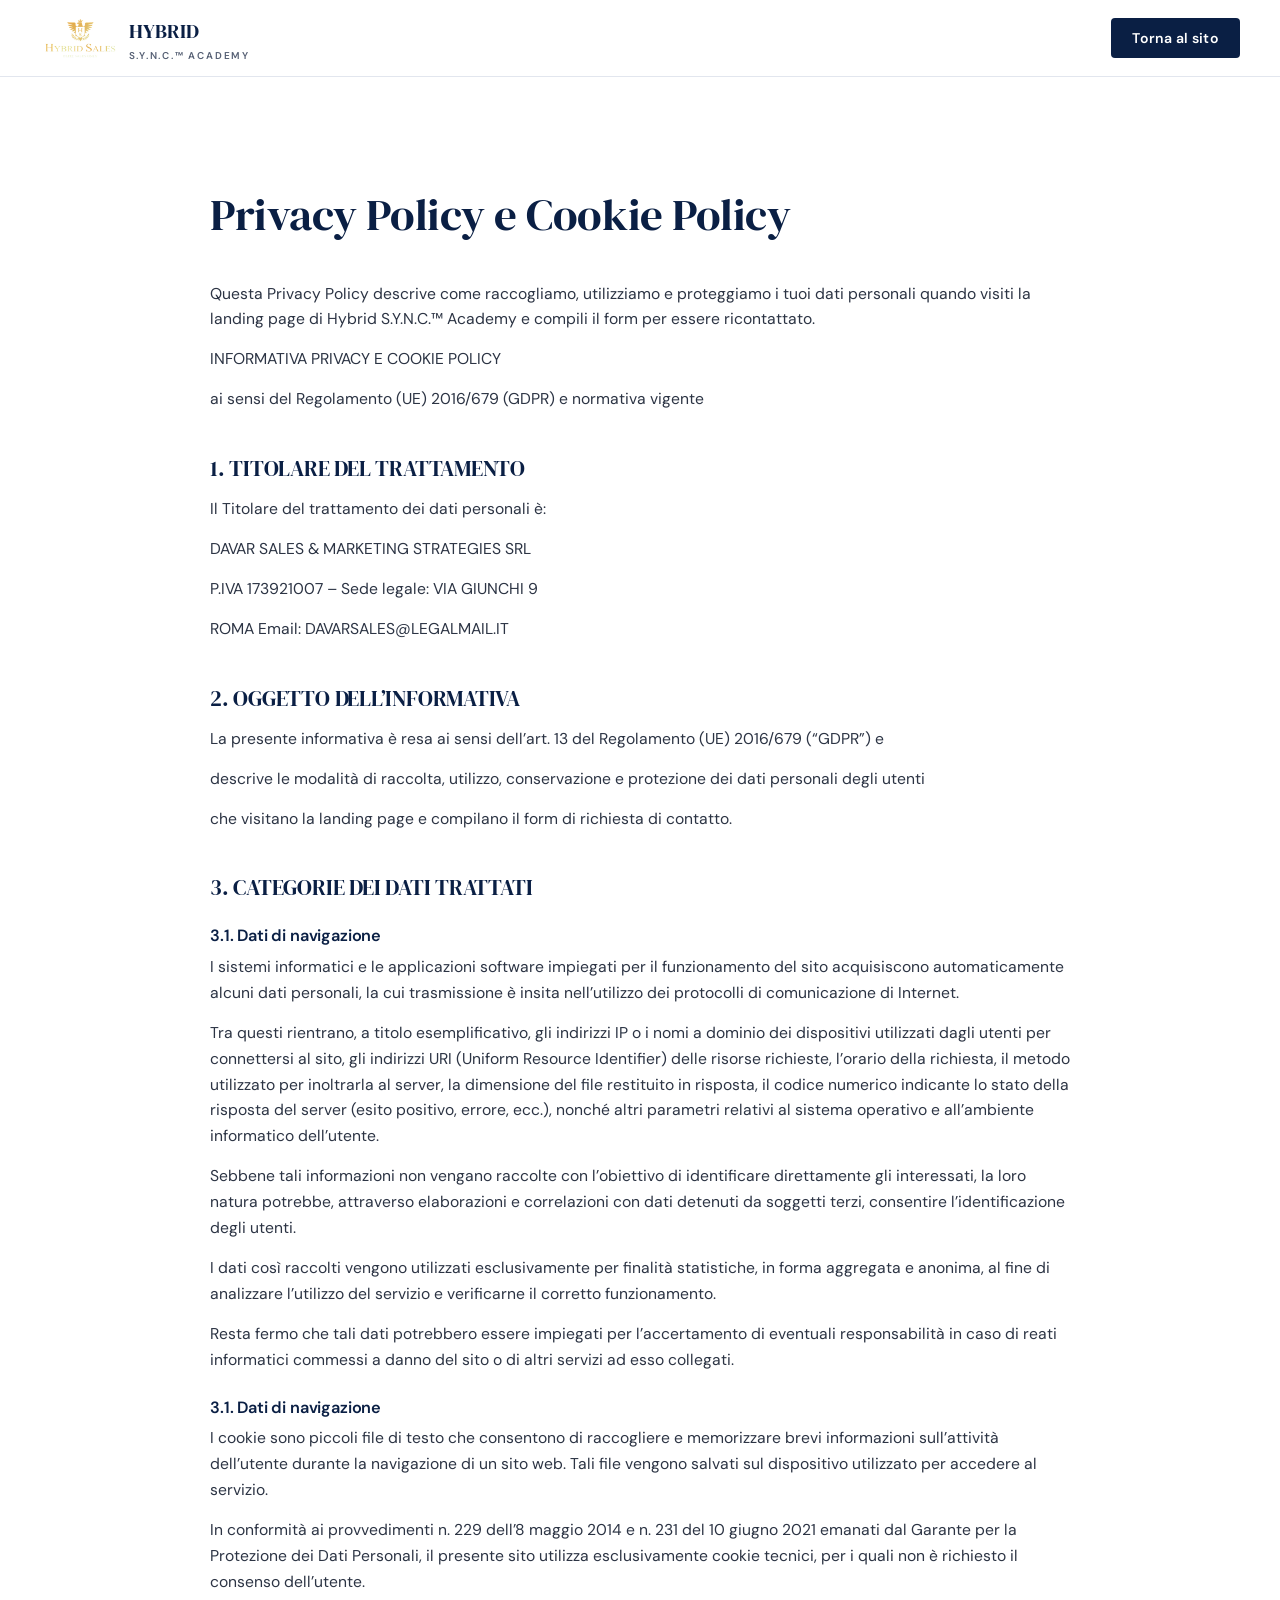
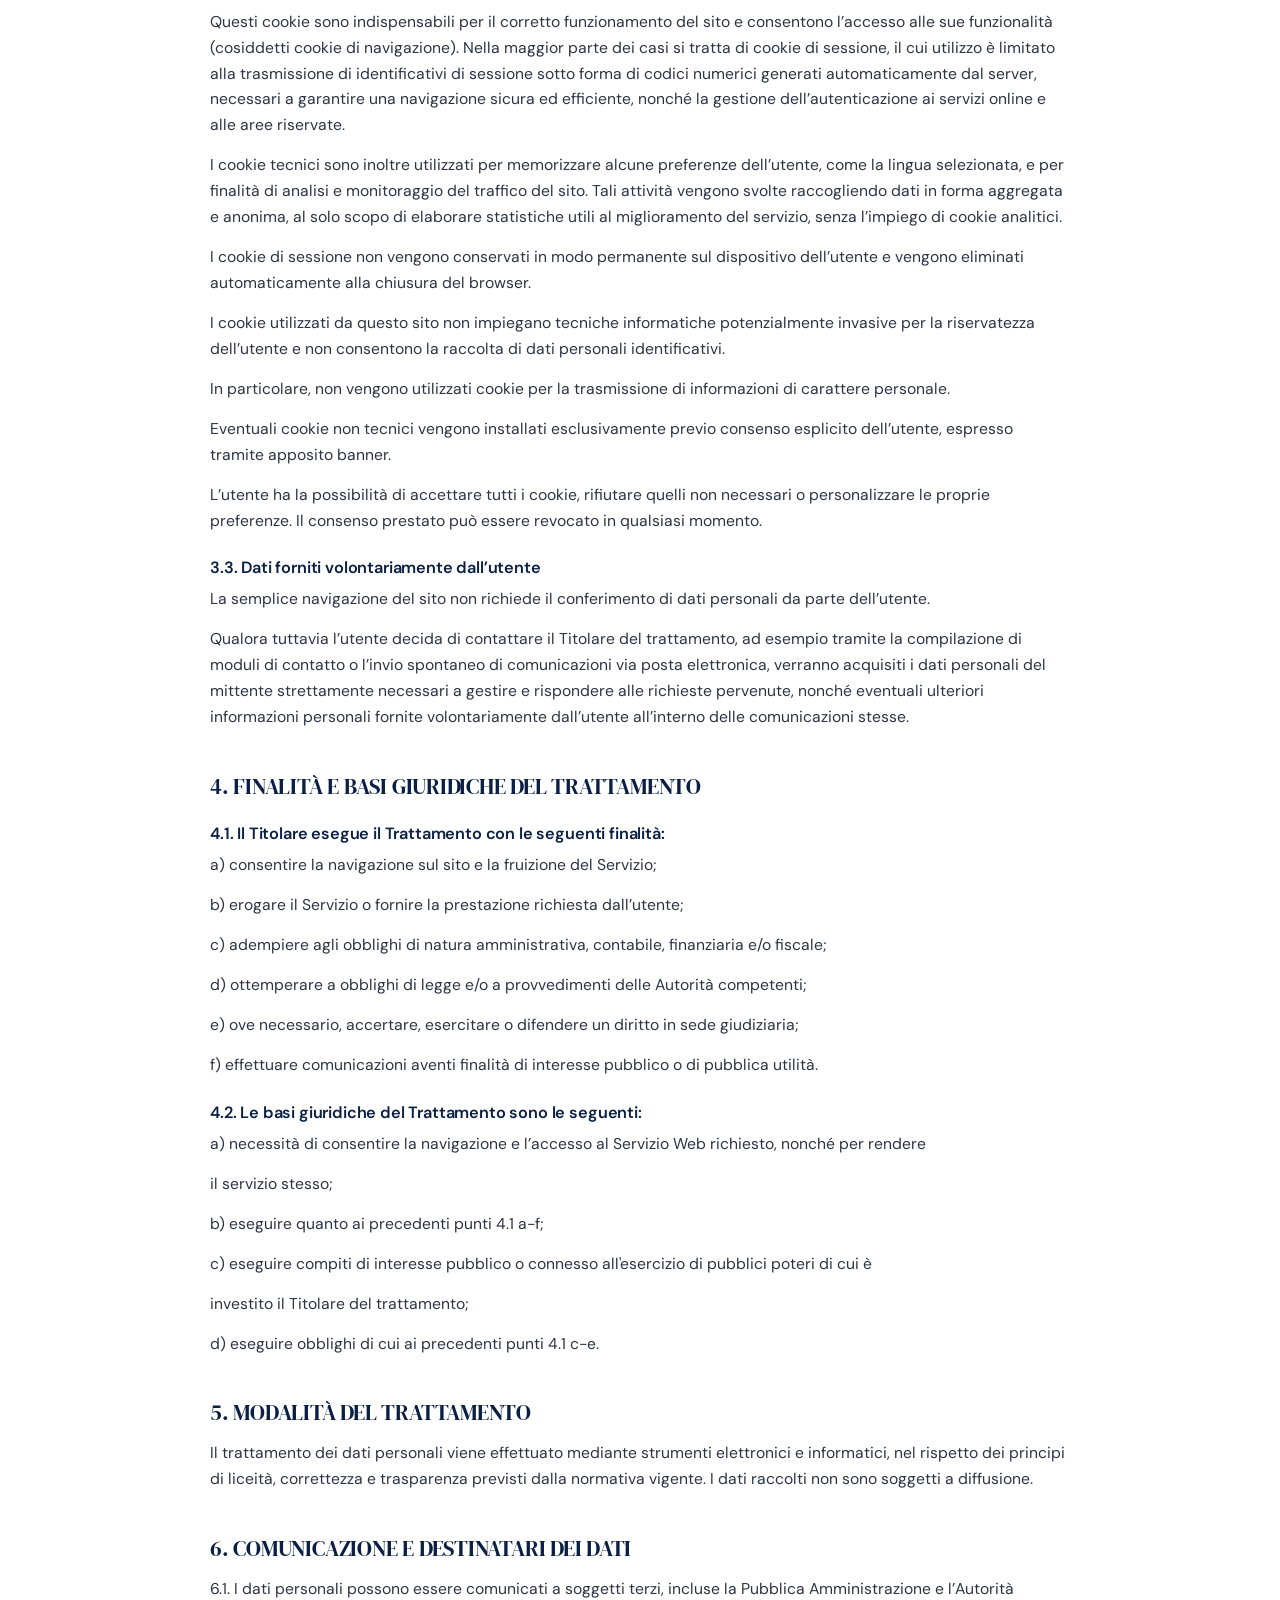
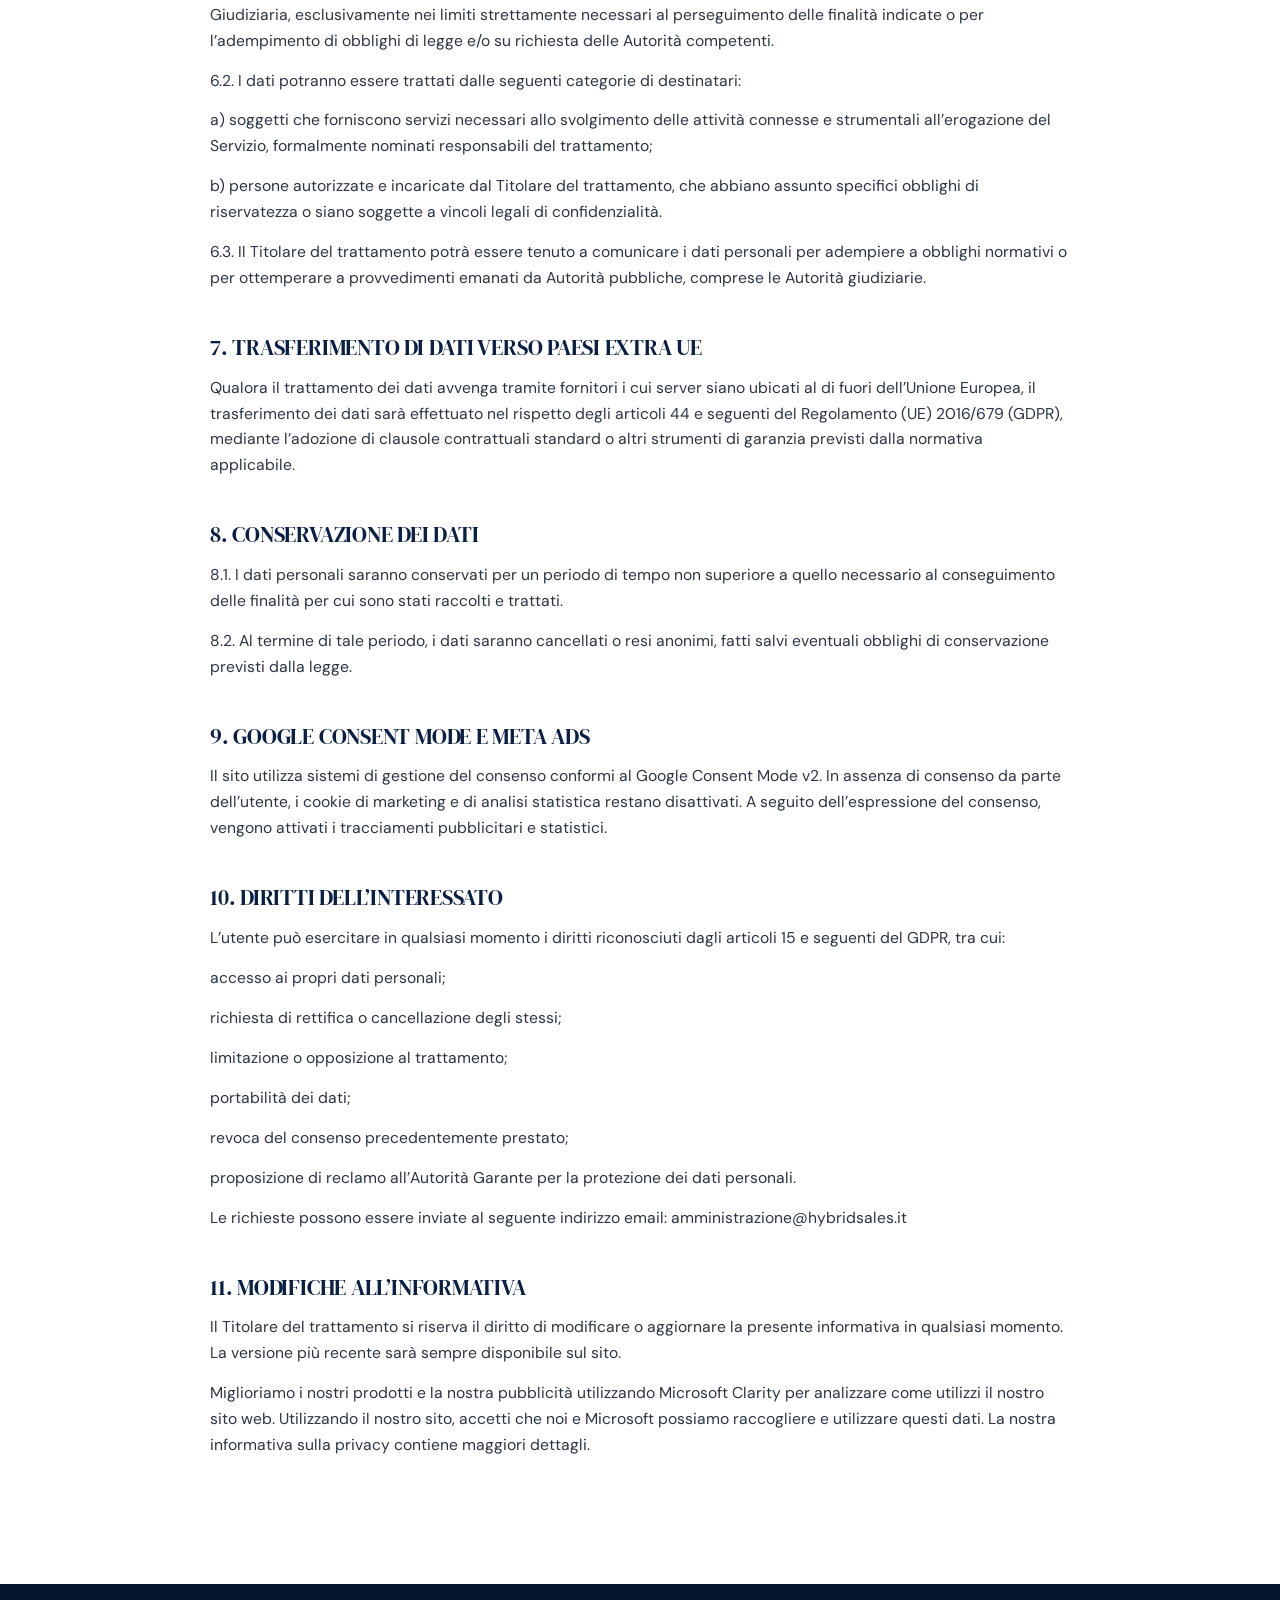
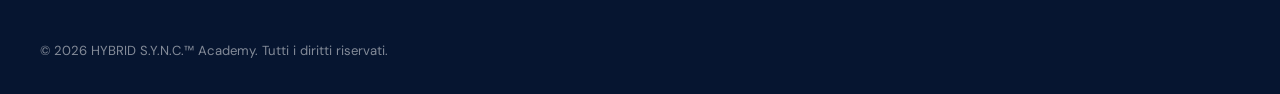
==== privacy-policy.html @ 867d1973 "Prima versione della nuova landing istituzionale HYBRID S.Y.N.C. Sito statico (HTML, CSS, JS) con sp" ====
<!DOCTYPE html>
<html lang="it"><head><meta charset="utf-8"><meta name="viewport" content="width=device-width, initial-scale=1">
  <meta name="robots" content="noindex, nofollow"><title>Privacy Policy e Cookie Policy | HYBRID S.Y.N.C.™ Academy</title>
<link href="https://fonts.googleapis.com/css2?family=DM+Sans:wght@400;500;600&family=DM+Serif+Display&display=swap" rel="stylesheet">
<link rel="stylesheet" href="style.css"></head>
<body>
<header class="site-header"><div class="wrap"><a class="brand" href="index.html"><img src="assets/logo-hybrid.avif" alt="" width="42" height="42"><div><span>HYBRID</span><small>S.Y.N.C.™ Academy</small></div></a><nav class="nav" style="display:flex"><a class="btn btn--navy" href="index.html">Torna al sito</a></nav></div></header>
<main class="section"><div class="wrap legal">
<h1>Privacy Policy e Cookie Policy</h1>
<p>Questa Privacy Policy descrive come raccogliamo, utilizziamo e proteggiamo i tuoi dati personali quando visiti la landing page di Hybrid S.Y.N.C.™ Academy e compili il form per essere ricontattato.</p>
<p>INFORMATIVA PRIVACY E COOKIE POLICY</p>
<p>ai sensi del Regolamento (UE) 2016/679 (GDPR) e normativa vigente</p>
<h2>1. TITOLARE DEL TRATTAMENTO</h2>
<p>Il Titolare del trattamento dei dati personali è:</p>
<p>DAVAR SALES &amp; MARKETING STRATEGIES SRL</p>
<p>P.IVA 173921007 – Sede legale: VIA GIUNCHI 9</p>
<p>ROMA Email: DAVARSALES@LEGALMAIL.IT</p>
<h2>2. OGGETTO DELL’INFORMATIVA</h2>
<p>La presente informativa è resa ai sensi dell’art. 13 del Regolamento (UE) 2016/679 (“GDPR”) e</p>
<p>descrive le modalità di raccolta, utilizzo, conservazione e protezione dei dati personali degli utenti</p>
<p>che visitano la landing page e compilano il form di richiesta di contatto.</p>
<h2>3. CATEGORIE DEI DATI TRATTATI</h2>
<h3>3.1. Dati di navigazione</h3>
<p>I sistemi informatici e le applicazioni software impiegati per il funzionamento del sito acquisiscono automaticamente alcuni dati personali, la cui trasmissione è insita nell’utilizzo dei protocolli di comunicazione di Internet.</p>
<p>Tra questi rientrano, a titolo esemplificativo, gli indirizzi IP o i nomi a dominio dei dispositivi utilizzati dagli utenti per connettersi al sito, gli indirizzi URI (Uniform Resource Identifier) delle risorse richieste, l’orario della richiesta, il metodo utilizzato per inoltrarla al server, la dimensione del file restituito in risposta, il codice numerico indicante lo stato della risposta del server (esito positivo, errore, ecc.), nonché altri parametri relativi al sistema operativo e all’ambiente informatico dell’utente.</p>
<p>Sebbene tali informazioni non vengano raccolte con l’obiettivo di identificare direttamente gli interessati, la loro natura potrebbe, attraverso elaborazioni e correlazioni con dati detenuti da soggetti terzi, consentire l’identificazione degli utenti.</p>
<p>I dati così raccolti vengono utilizzati esclusivamente per finalità statistiche, in forma aggregata e anonima, al fine di analizzare l’utilizzo del servizio e verificarne il corretto funzionamento.</p>
<p>Resta fermo che tali dati potrebbero essere impiegati per l’accertamento di eventuali responsabilità in caso di reati informatici commessi a danno del sito o di altri servizi ad esso collegati.</p>
<h3>3.1. Dati di navigazione</h3>
<p>I cookie sono piccoli file di testo che consentono di raccogliere e memorizzare brevi informazioni sull’attività dell’utente durante la navigazione di un sito web. Tali file vengono salvati sul dispositivo utilizzato per accedere al servizio.</p>
<p>In conformità ai provvedimenti n. 229 dell’8 maggio 2014 e n. 231 del 10 giugno 2021 emanati dal Garante per la Protezione dei Dati Personali, il presente sito utilizza esclusivamente cookie tecnici, per i quali non è richiesto il consenso dell’utente.</p>
<p>Questi cookie sono indispensabili per il corretto funzionamento del sito e consentono l’accesso alle sue funzionalità (cosiddetti cookie di navigazione). Nella maggior parte dei casi si tratta di cookie di sessione, il cui utilizzo è limitato alla trasmissione di identificativi di sessione sotto forma di codici numerici generati automaticamente dal server, necessari a garantire una navigazione sicura ed efficiente, nonché la gestione dell’autenticazione ai servizi online e alle aree riservate.</p>
<p>I cookie tecnici sono inoltre utilizzati per memorizzare alcune preferenze dell’utente, come la lingua selezionata, e per finalità di analisi e monitoraggio del traffico del sito. Tali attività vengono svolte raccogliendo dati in forma aggregata e anonima, al solo scopo di elaborare statistiche utili al miglioramento del servizio, senza l’impiego di cookie analitici.</p>
<p>I cookie di sessione non vengono conservati in modo permanente sul dispositivo dell’utente e vengono eliminati automaticamente alla chiusura del browser.</p>
<p>I cookie utilizzati da questo sito non impiegano tecniche informatiche potenzialmente invasive per la riservatezza dell’utente e non consentono la raccolta di dati personali identificativi.</p>
<p>In particolare, non vengono utilizzati cookie per la trasmissione di informazioni di carattere personale.</p>
<p>Eventuali cookie non tecnici vengono installati esclusivamente previo consenso esplicito dell’utente, espresso tramite apposito banner.</p>
<p>L’utente ha la possibilità di accettare tutti i cookie, rifiutare quelli non necessari o personalizzare le proprie preferenze. Il consenso prestato può essere revocato in qualsiasi momento.</p>
<h3>3.3. Dati forniti volontariamente dall’utente</h3>
<p>La semplice navigazione del sito non richiede il conferimento di dati personali da parte dell’utente.</p>
<p>Qualora tuttavia l’utente decida di contattare il Titolare del trattamento, ad esempio tramite la compilazione di moduli di contatto o l’invio spontaneo di comunicazioni via posta elettronica, verranno acquisiti i dati personali del mittente strettamente necessari a gestire e rispondere alle richieste pervenute, nonché eventuali ulteriori informazioni personali fornite volontariamente dall’utente all’interno delle comunicazioni stesse.</p>
<h2>4. FINALITÀ E BASI GIURIDICHE DEL TRATTAMENTO</h2>
<h3>4.1. Il Titolare esegue il Trattamento con le seguenti finalità:</h3>
<p>a) consentire la navigazione sul sito e la fruizione del Servizio;</p>
<p>b) erogare il Servizio o fornire la prestazione richiesta dall’utente;</p>
<p>c) adempiere agli obblighi di natura amministrativa, contabile, finanziaria e/o fiscale;</p>
<p>d) ottemperare a obblighi di legge e/o a provvedimenti delle Autorità competenti;</p>
<p>e) ove necessario, accertare, esercitare o difendere un diritto in sede giudiziaria;</p>
<p>f) effettuare comunicazioni aventi finalità di interesse pubblico o di pubblica utilità.</p>
<h3>4.2. Le basi giuridiche del Trattamento sono le seguenti:</h3>
<p>a) necessità di consentire la navigazione e l’accesso al Servizio Web richiesto, nonché per rendere</p>
<p>il servizio stesso;</p>
<p>b) eseguire quanto ai precedenti punti 4.1 a-f;</p>
<p>c) eseguire compiti di interesse pubblico o connesso all'esercizio di pubblici poteri di cui è</p>
<p>investito il Titolare del trattamento;</p>
<p>d) eseguire obblighi di cui ai precedenti punti 4.1 c-e.</p>
<h2>5. MODALITÀ DEL TRATTAMENTO</h2>
<p>Il trattamento dei dati personali viene effettuato mediante strumenti elettronici e informatici, nel rispetto dei principi di liceità, correttezza e trasparenza previsti dalla normativa vigente. I dati raccolti non sono soggetti a diffusione.</p>
<h2>6. COMUNICAZIONE E DESTINATARI DEI DATI</h2>
<p>6.1. I dati personali possono essere comunicati a soggetti terzi, incluse la Pubblica Amministrazione e l’Autorità Giudiziaria, esclusivamente nei limiti strettamente necessari al perseguimento delle finalità indicate o per l’adempimento di obblighi di legge e/o su richiesta delle Autorità competenti.</p>
<p>6.2. I dati potranno essere trattati dalle seguenti categorie di destinatari:</p>
<p>a) soggetti che forniscono servizi necessari allo svolgimento delle attività connesse e strumentali all’erogazione del Servizio, formalmente nominati responsabili del trattamento;</p>
<p>b) persone autorizzate e incaricate dal Titolare del trattamento, che abbiano assunto specifici obblighi di riservatezza o siano soggette a vincoli legali di confidenzialità.</p>
<p>6.3. Il Titolare del trattamento potrà essere tenuto a comunicare i dati personali per adempiere a obblighi normativi o per ottemperare a provvedimenti emanati da Autorità pubbliche, comprese le Autorità giudiziarie.</p>
<h2>7. TRASFERIMENTO DI DATI VERSO PAESI EXTRA UE</h2>
<p>Qualora il trattamento dei dati avvenga tramite fornitori i cui server siano ubicati al di fuori dell’Unione Europea, il trasferimento dei dati sarà effettuato nel rispetto degli articoli 44 e seguenti del Regolamento (UE) 2016/679 (GDPR), mediante l’adozione di clausole contrattuali standard o altri strumenti di garanzia previsti dalla normativa applicabile.</p>
<h2>8. CONSERVAZIONE DEI DATI</h2>
<p>8.1. I dati personali saranno conservati per un periodo di tempo non superiore a quello necessario al conseguimento delle finalità per cui sono stati raccolti e trattati.</p>
<p>8.2. Al termine di tale periodo, i dati saranno cancellati o resi anonimi, fatti salvi eventuali obblighi di conservazione previsti dalla legge.</p>
<h2>9. GOOGLE CONSENT MODE E META ADS</h2>
<p>Il sito utilizza sistemi di gestione del consenso conformi al Google Consent Mode v2. In assenza di consenso da parte dell’utente, i cookie di marketing e di analisi statistica restano disattivati. A seguito dell’espressione del consenso, vengono attivati i tracciamenti pubblicitari e statistici.</p>
<h2>10. DIRITTI DELL’INTERESSATO</h2>
<p>L’utente può esercitare in qualsiasi momento i diritti riconosciuti dagli articoli 15 e seguenti del GDPR, tra cui:</p>
<p>accesso ai propri dati personali;</p>
<p>richiesta di rettifica o cancellazione degli stessi;</p>
<p>limitazione o opposizione al trattamento;</p>
<p>portabilità dei dati;</p>
<p>revoca del consenso precedentemente prestato;</p>
<p>proposizione di reclamo all’Autorità Garante per la protezione dei dati personali.</p>
<p>Le richieste possono essere inviate al seguente indirizzo email: amministrazione@hybridsales.it</p>
<h2>11. MODIFICHE ALL’INFORMATIVA</h2>
<p>Il Titolare del trattamento si riserva il diritto di modificare o aggiornare la presente informativa in qualsiasi momento. La versione più recente sarà sempre disponibile sul sito.</p>
<p>Miglioriamo i nostri prodotti e la nostra pubblicità utilizzando Microsoft Clarity per analizzare come utilizzi il nostro sito web. Utilizzando il nostro sito, accetti che noi e Microsoft possiamo raccogliere e utilizzare questi dati. La nostra informativa sulla privacy contiene maggiori dettagli.</p>
</div></main>
<footer class="site-footer"><div class="wrap"><div class="footer-bottom">© 2026 HYBRID S.Y.N.C.™ Academy. Tutti i diritti riservati.</div></div></footer>
</body></html>
---- style.css ----
/* HYBRID S.Y.N.C.™ Academy — landing istituzionale
   Palette: navy istituzionale + oro sobrio (eco del giallo del brand) */

:root {
  --navy: #0a1f44;
  --navy-2: #102a5c;
  --navy-3: #061530;
  --ink: #111827;
  --muted: #566074;
  --line: #e2e6ee;
  --bg: #ffffff;
  --bg-alt: #f4f6fa;
  --gold: #c9a227;
  --gold-soft: #e9d78f;
  --radius: 4px;
  --wrap: 1200px;
  --serif: "DM Serif Display", "Georgia", "Times New Roman", serif;
  --sans: "DM Sans", "Helvetica Neue", Arial, sans-serif;
}

*,
*::before,
*::after { box-sizing: border-box; }

html { scroll-behavior: smooth; scroll-padding-top: 88px; }

body {
  margin: 0;
  font-family: var(--sans);
  font-size: 17px;
  line-height: 1.65;
  color: var(--ink);
  background: var(--bg);
  -webkit-font-smoothing: antialiased;
}

img { max-width: 100%; display: block; }
a { color: inherit; }

.wrap { width: min(var(--wrap), 100% - 48px); margin-inline: auto; }

/* ---------- Tipografia ---------- */
h1, h2, h3 { font-family: var(--serif); font-weight: 400; line-height: 1.15; margin: 0; letter-spacing: -0.01em; }
h1 { font-size: clamp(2.4rem, 5vw, 3.8rem); }
h2 { font-size: clamp(1.9rem, 3.4vw, 2.6rem); }
h3 { font-size: 1.35rem; }
p { margin: 0 0 1em; }

.eyebrow {
  display: inline-flex; align-items: center; gap: 12px;
  font-size: 0.78rem; font-weight: 600; letter-spacing: 0.16em; text-transform: uppercase;
  color: var(--gold); margin-bottom: 20px;
}
.eyebrow::before { content: ""; width: 32px; height: 2px; background: currentColor; }

.section { padding: clamp(64px, 9vw, 112px) 0; }
.section--alt { background: var(--bg-alt); }
.section--navy { background: var(--navy); color: #fff; }
.section-head { max-width: 760px; margin-bottom: 56px; }
.section-head p { color: var(--muted); font-size: 1.1rem; margin-top: 18px; }
.section--navy .section-head p { color: rgba(255, 255, 255, 0.72); }

/* ---------- Bottoni ---------- */
.btn {
  display: inline-flex; align-items: center; justify-content: center; gap: 10px;
  font: 600 0.95rem/1 var(--sans); letter-spacing: 0.02em; text-decoration: none;
  padding: 16px 28px; border-radius: var(--radius); border: 1px solid transparent; cursor: pointer;
  transition: background 0.2s, color 0.2s, border-color 0.2s;
}
.btn--gold { background: var(--gold); color: var(--navy-3); }
.btn--gold:hover { background: #d6b13a; }
.btn--navy { background: var(--navy); color: #fff; }
.btn--navy:hover { background: var(--navy-2); }
.btn--ghost { border-color: rgba(255, 255, 255, 0.4); color: #fff; }
.btn--ghost:hover { border-color: #fff; background: rgba(255, 255, 255, 0.08); }

/* ---------- Header ---------- */
.site-header {
  position: sticky; top: 0; z-index: 50;
  background: rgba(255, 255, 255, 0.97); backdrop-filter: blur(8px);
  border-bottom: 1px solid var(--line);
}
.site-header .wrap { display: flex; align-items: center; justify-content: space-between; height: 76px; }
.brand { display: flex; align-items: center; gap: 12px; text-decoration: none; }
.brand img { height: 42px; width: auto; }
.brand span { font-family: var(--serif); font-size: 1.25rem; color: var(--navy); }
.brand small { display: block; font: 600 0.62rem/1 var(--sans); letter-spacing: 0.18em; text-transform: uppercase; color: var(--muted); margin-top: 3px; }
.nav { display: flex; align-items: center; gap: 34px; }
.nav a:not(.btn) { text-decoration: none; font-size: 0.92rem; font-weight: 500; color: var(--ink); position: relative; padding: 6px 0; }
.nav a:not(.btn)::after { content: ""; position: absolute; left: 0; bottom: 0; width: 0; height: 2px; background: var(--gold); transition: width 0.25s; }
.nav a:not(.btn):hover::after { width: 100%; }
.nav .btn { padding: 12px 20px; font-size: 0.88rem; }
.nav-toggle { display: none; background: none; border: 0; padding: 8px; cursor: pointer; }
.nav-toggle span { display: block; width: 24px; height: 2px; background: var(--navy); margin: 5px 0; }

/* ---------- Hero ---------- */
.hero {
  background:
    linear-gradient(115deg, rgba(6, 21, 48, 0.98) 0%, rgba(10, 31, 68, 0.94) 55%, rgba(16, 42, 92, 0.9) 100%);
  color: #fff; position: relative; overflow: hidden;
}
.hero::after {
  content: ""; position: absolute; right: -180px; top: -140px; width: 560px; height: 560px;
  border: 1px solid rgba(201, 162, 39, 0.28); border-radius: 50%;
  box-shadow: 0 0 0 70px rgba(201, 162, 39, 0.04), 0 0 0 140px rgba(201, 162, 39, 0.025);
}
.hero .wrap { position: relative; z-index: 1; display: grid; grid-template-columns: 1.25fr 0.75fr; gap: 72px; align-items: center; padding-block: clamp(72px, 10vw, 128px); }
.hero h1 { margin-bottom: 26px; }
.hero h1 em { font-style: normal; color: var(--gold-soft); }
.hero .lead { font-size: 1.2rem; color: rgba(255, 255, 255, 0.78); max-width: 620px; margin-bottom: 38px; }
.hero-cta { display: flex; flex-wrap: wrap; gap: 14px; }


/* ---------- Hero con VSL ---------- */
.hero--vsl .wrap { display: block; text-align: center; padding-block: clamp(28px, 3.4vw, 44px) clamp(48px, 6vw, 80px); }
.hero--vsl .eyebrow { margin-bottom: 12px; }
.hero--vsl .eyebrow::before { display: none; }
.hero--vsl h1 { font-size: clamp(1.75rem, 3.2vw, 2.7rem); max-width: 1040px; margin: 0 auto 26px; text-wrap: balance; }
.hero--vsl .lead { font-size: clamp(0.9rem, 1.35vw, 1.05rem); max-width: 860px; margin: 0 auto 26px; text-wrap: balance; }

.vsl { max-width: 880px; margin: 0 auto; }
.vsl-frame {
  position: relative; aspect-ratio: 16 / 9; width: 100%;
  background:
    radial-gradient(ellipse at 50% 35%, rgba(201, 162, 39, 0.16), transparent 60%),
    linear-gradient(160deg, #0e2a5c 0%, #061530 100%);
  border: 1px solid rgba(201, 162, 39, 0.45);
  box-shadow: 0 30px 80px rgba(0, 0, 0, 0.45), 0 0 0 8px rgba(255, 255, 255, 0.04);
  overflow: hidden;
}
.vsl-frame iframe { position: absolute; inset: 0; width: 100%; height: 100%; border: 0; }
.vsl-play {
  position: absolute; inset: 0; width: 100%; display: flex; flex-direction: column; align-items: center; justify-content: center; gap: 10px;
  background: none; border: 0; color: #fff; cursor: pointer; font-family: var(--sans);
}
.vsl-icon {
  width: clamp(64px, 9vw, 96px); aspect-ratio: 1; border-radius: 50%; background: var(--gold);
  display: grid; place-items: center; box-shadow: 0 0 0 10px rgba(201, 162, 39, 0.22); transition: transform 0.2s, box-shadow 0.2s;
}
.vsl-icon::after { content: ""; margin-left: 6%; border-left: clamp(18px, 2.6vw, 28px) solid var(--navy-3); border-top: clamp(11px, 1.6vw, 16px) solid transparent; border-bottom: clamp(11px, 1.6vw, 16px) solid transparent; }
.vsl-play:hover .vsl-icon { transform: scale(1.06); box-shadow: 0 0 0 14px rgba(201, 162, 39, 0.28); }
.vsl-label { font-family: var(--serif); font-size: clamp(1.25rem, 2.6vw, 1.9rem); margin-top: 12px; }
.vsl-sub { font-size: clamp(0.8rem, 1.4vw, 0.95rem); color: rgba(255, 255, 255, 0.7); padding-inline: 16px; }
.vsl-tag { position: absolute; top: 12px; left: 12px; font: 600 0.68rem/1 var(--sans); letter-spacing: 0.14em; text-transform: uppercase; color: var(--gold-soft); border: 1px dashed rgba(233, 215, 143, 0.6); padding: 6px 10px; }
.vsl.is-live .vsl-tag { display: none; }

.hero--vsl .hero-cta { justify-content: center; margin-top: 36px; }
.btn--lg { padding: 20px 40px; font-size: 1.05rem; }
.hero-note { margin: 20px auto 0; max-width: 760px; font-size: clamp(0.9rem, 1.3vw, 1.02rem); line-height: 1.6; color: rgba(255, 255, 255, 0.78); text-wrap: balance; }
.hero-facts { list-style: none; margin: 44px auto 0; padding: 26px 0 0; max-width: 820px; display: grid; grid-template-columns: repeat(3, 1fr); gap: 16px; border-top: 1px solid rgba(255, 255, 255, 0.14); font-size: 0.9rem; color: rgba(255, 255, 255, 0.7); }
.hero-facts strong { display: block; font-family: var(--serif); font-weight: 400; font-size: 1.35rem; color: #fff; }

/* CTA fissa su mobile */
.sticky-cta { position: fixed; left: 0; right: 0; bottom: 0; z-index: 60; padding: 10px 16px calc(10px + env(safe-area-inset-bottom)); background: rgba(6, 21, 48, 0.96); border-top: 1px solid rgba(201, 162, 39, 0.4); transform: translateY(110%); transition: transform 0.25s; display: none; }
.sticky-cta .btn { width: 100%; padding: 15px; }
.sticky-cta.show { transform: none; }

/* ---------- Fascia istituzionale ---------- */
.institutional { background: #fff; border-bottom: 1px solid var(--line); padding: 44px 0; }
.institutional .wrap { display: grid; grid-template-columns: 260px 1fr; gap: 40px; align-items: center; }
.institutional-label { font-size: 0.78rem; font-weight: 600; letter-spacing: 0.14em; text-transform: uppercase; color: var(--muted); line-height: 1.5; }
.logo-row { display: flex; flex-wrap: wrap; align-items: center; gap: 22px 36px; }
.logo-row img { height: 56px; width: auto; object-fit: contain; }
.logo-row .logo-emblem { height: 60px; }

/* ---------- Numeri ---------- */
.stats { display: grid; grid-template-columns: repeat(4, 1fr); border-top: 1px solid var(--line); }
.stat { padding: 40px 32px 8px 0; border-right: 1px solid var(--line); padding-left: 32px; }
.stat:first-child { padding-left: 0; }
.stat:last-child { border-right: 0; }
.stat-value { font-family: var(--serif); font-size: clamp(2.6rem, 4.6vw, 3.6rem); line-height: 1; color: var(--navy); }
.stat-label { font-weight: 600; margin: 14px 0 8px; }
.stat p { font-size: 0.93rem; color: var(--muted); }
.footnote { margin-top: 36px; font-size: 0.82rem; color: var(--muted); border-top: 1px solid var(--line); padding-top: 18px; }

/* ---------- Metodo ---------- */
.pillars { display: grid; grid-template-columns: repeat(4, 1fr); gap: 1px; background: var(--line); border: 1px solid var(--line); }
.pillar { background: #fff; padding: 36px 30px 40px; }
.pillar-letter { font-family: var(--serif); font-size: 3.4rem; line-height: 1; color: var(--gold); margin-bottom: 20px; }
.pillar-tag { font-size: 0.72rem; font-weight: 600; letter-spacing: 0.16em; text-transform: uppercase; color: var(--muted); margin-bottom: 8px; }
.pillar h3 { margin-bottom: 14px; color: var(--navy); }
.pillar p { font-size: 0.97rem; color: var(--muted); margin: 0; }

/* ---------- Percorso ---------- */
.phases { display: grid; grid-template-columns: repeat(3, 1fr); gap: 32px; counter-reset: phase; }
.phase { border-top: 2px solid var(--gold); padding-top: 26px; }
.phase-num { font-family: var(--serif); font-size: 2.6rem; line-height: 1; color: var(--gold-soft); margin-bottom: 14px; }
.phase h3 { margin-bottom: 12px; }
.phase p { color: rgba(255, 255, 255, 0.74); font-size: 0.98rem; margin: 0; }
.phase-note { margin-top: 56px; display: flex; flex-wrap: wrap; align-items: center; justify-content: space-between; gap: 24px; padding: 28px 32px; border: 1px solid rgba(255, 255, 255, 0.16); }
.phase-note strong { font-family: var(--serif); font-weight: 400; font-size: 2rem; color: var(--gold-soft); margin-right: 12px; }

/* ---------- Contesto ---------- */
.compare { display: grid; grid-template-columns: 1fr 1fr; gap: 40px; }
.compare-col { border: 1px solid var(--line); background: #fff; padding: 38px; }
.compare-col--accent { border-top: 3px solid var(--gold); }
.compare-col h3 { margin-bottom: 22px; color: var(--navy); }
.compare ul { list-style: none; margin: 0; padding: 0; }
.compare li { padding: 16px 0; border-top: 1px solid var(--line); }
.compare li:first-child { border-top: 0; padding-top: 0; }
.compare li strong { display: block; color: var(--navy); margin-bottom: 2px; }
.compare li span { font-size: 0.95rem; color: var(--muted); }
.compare-col--accent li { position: relative; padding-left: 28px; }
.compare-col--accent li::before { content: ""; position: absolute; left: 0; top: 22px; width: 12px; height: 7px; border-left: 2px solid var(--gold); border-bottom: 2px solid var(--gold); transform: rotate(-45deg); }
.compare-col--accent li:first-child::before { top: 6px; }

/* ---------- Partner ---------- */
.partners { display: grid; grid-template-columns: repeat(5, 1fr); gap: 1px; background: rgba(255, 255, 255, 0.14); border: 1px solid rgba(255, 255, 255, 0.14); }
.partner { background: var(--navy); min-height: 130px; display: flex; align-items: center; justify-content: center; padding: 26px; }
.partner img { max-height: 64px; max-width: min(150px, 100%); width: auto; object-fit: contain; opacity: 0.92; transition: opacity 0.2s; }
.partner:hover img { opacity: 1; }
.partner--light img { background: #fff; padding: 8px 12px; border-radius: 6px; max-height: 56px; }

/* ---------- Testimonianze ---------- */
.quotes { display: grid; grid-template-columns: repeat(3, 1fr); gap: 28px; }
.quote { background: #fff; border: 1px solid var(--line); padding: 34px; display: flex; flex-direction: column; }
.quote:nth-child(n+4) { grid-column: span 1; }
.quote blockquote { margin: 0 0 28px; font-size: 1.02rem; color: var(--ink); position: relative; }
.quote blockquote::before { content: "“"; display: block; font-family: var(--serif); font-size: 3.4rem; line-height: 0.6; color: var(--gold); margin-bottom: 14px; }
.quote footer { margin-top: auto; display: flex; align-items: center; gap: 14px; border-top: 1px solid var(--line); padding-top: 20px; }
.avatar { flex: none; width: 44px; height: 44px; border-radius: 50%; background: var(--navy); color: var(--gold-soft); display: grid; place-items: center; font: 600 0.9rem/1 var(--sans); letter-spacing: 0.04em; }
.quote cite { font-style: normal; font-weight: 600; display: block; color: var(--navy); }
.quote small { font-size: 0.84rem; color: var(--muted); }

/* ---------- FAQ ---------- */
.faq { max-width: 880px; border-top: 1px solid var(--line); }
.faq details { border-bottom: 1px solid var(--line); }
.faq summary { list-style: none; cursor: pointer; padding: 24px 48px 24px 0; font-family: var(--serif); font-size: 1.25rem; color: var(--navy); position: relative; }
.faq summary::-webkit-details-marker { display: none; }
.faq summary::after { content: "+"; position: absolute; right: 6px; top: 50%; transform: translateY(-50%); font: 300 1.8rem/1 var(--sans); color: var(--gold); transition: transform 0.2s; }
.faq details[open] summary::after { content: "–"; }
.faq .answer { padding: 0 48px 28px 0; color: var(--muted); }
.faq .answer ul { margin: 0 0 1em; padding-left: 20px; }
.faq .answer li { margin: 4px 0; }
.faq .answer p:last-child { margin-bottom: 0; }

/* ---------- Contatto ---------- */
.contact .wrap { display: grid; grid-template-columns: 1fr 1fr; gap: 80px; align-items: start; }
.contact h2 { margin-bottom: 20px; }
.contact-copy p { color: rgba(255, 255, 255, 0.74); font-size: 1.08rem; }
.contact-list { list-style: none; margin: 32px 0 0; padding: 0; }
.contact-list li { padding: 14px 0 14px 30px; border-top: 1px solid rgba(255, 255, 255, 0.14); position: relative; color: rgba(255, 255, 255, 0.86); }
.contact-list li::before { content: ""; position: absolute; left: 0; top: 24px; width: 12px; height: 7px; border-left: 2px solid var(--gold); border-bottom: 2px solid var(--gold); transform: rotate(-45deg); }
.form-card { background: #fff; color: var(--ink); padding: 44px; border-top: 3px solid var(--gold); }
.form-card h3 { color: var(--navy); margin-bottom: 6px; }
.form-card > p { color: var(--muted); font-size: 0.95rem; margin-bottom: 26px; }
.field { margin-bottom: 18px; }
.field label { display: block; font-size: 0.82rem; font-weight: 600; letter-spacing: 0.04em; margin-bottom: 6px; color: var(--navy); }
.field input[type="text"], .field input[type="email"], .field input[type="tel"] {
  width: 100%; font: inherit; padding: 14px 16px; border: 1px solid #c9d0dc; border-radius: var(--radius); background: #fff; color: var(--ink);
}
.field input:focus { outline: 2px solid var(--gold); outline-offset: 1px; border-color: var(--gold); }
.consent { display: flex; gap: 12px; align-items: flex-start; font-size: 0.85rem; color: var(--muted); margin: 22px 0 26px; }
.consent input { margin-top: 4px; accent-color: var(--navy); }
.form-card .btn { width: 100%; }
.form-status { margin-top: 16px; font-size: 0.92rem; color: var(--navy); min-height: 1.4em; }

/* ---------- Footer ---------- */
.site-footer { background: var(--navy-3); color: rgba(255, 255, 255, 0.72); padding: 56px 0 32px; font-size: 0.9rem; }
.footer-top { display: flex; flex-wrap: wrap; gap: 32px 60px; justify-content: space-between; align-items: center; padding-bottom: 36px; border-bottom: 1px solid rgba(255, 255, 255, 0.12); }
.footer-top .logo-row img { height: 44px; }
.footer-mid { display: flex; flex-wrap: wrap; justify-content: space-between; gap: 24px; padding: 30px 0; }
.footer-mid p { max-width: 460px; margin: 0; }
.footer-links { display: flex; gap: 28px; }
.footer-links a { text-decoration: none; }
.footer-links a:hover { color: #fff; text-decoration: underline; }
.footer-bottom { font-size: 0.82rem; color: rgba(255, 255, 255, 0.5); }

/* ---------- Pagine legali ---------- */
.legal { max-width: 860px; }
.legal h1 { margin-bottom: 40px; color: var(--navy); font-size: clamp(2rem, 4vw, 2.8rem); }
.legal h2 { font-size: 1.4rem; color: var(--navy); margin: 44px 0 14px; }
.legal h3 { font-family: var(--sans); font-size: 1.02rem; font-weight: 600; color: var(--navy); margin: 26px 0 8px; }
.legal p { color: #2c3444; font-size: 0.98rem; margin-bottom: 0.9em; }

/* ---------- Responsive ---------- */
@media (max-width: 1040px) {
  .hero .wrap { grid-template-columns: 1fr; gap: 48px; }
  .stats { grid-template-columns: repeat(2, 1fr); }
  .stat { padding: 32px 24px 8px 24px; border-bottom: 1px solid var(--line); }
  .stat:nth-child(odd) { padding-left: 0; }
  .stat:nth-child(2) { border-right: 0; }
  .pillars { grid-template-columns: repeat(2, 1fr); }
  .partners { grid-template-columns: repeat(3, 1fr); }
  .quotes { grid-template-columns: repeat(2, 1fr); }
  .contact .wrap { grid-template-columns: 1fr; gap: 48px; }
  .institutional .wrap { grid-template-columns: 1fr; gap: 24px; }
}

@media (max-width: 800px) {
  .nav { position: fixed; inset: 76px 0 auto 0; background: #fff; flex-direction: column; align-items: stretch; gap: 0; padding: 12px 24px 24px; border-bottom: 1px solid var(--line); display: none; }
  .nav.open { display: flex; }
  .nav a:not(.btn) { padding: 16px 0; border-bottom: 1px solid var(--line); }
  .nav .btn { margin-top: 18px; }
  .nav-toggle { display: block; }
  .phases, .compare { grid-template-columns: 1fr; }
  .compare-col { padding: 28px; }
}

@media (max-width: 800px) {
  .sticky-cta { display: block; }
  body { padding-bottom: 0; }
}

@media (max-width: 560px) {
  .hero-facts { grid-template-columns: 1fr; text-align: center; gap: 12px; margin-top: 32px; }
  .hero-facts strong { display: inline; font-size: 1.1rem; margin-right: 6px; }
  .vsl-frame { box-shadow: 0 16px 40px rgba(0, 0, 0, 0.45); }
  .vsl-tag { top: auto; left: auto; bottom: 8px; right: 8px; font-size: 0.58rem; padding: 4px 7px; }
  body { font-size: 16px; }
  .stats, .pillars, .quotes { grid-template-columns: 1fr; }
  .stat { border-right: 0; padding-left: 0; }
  .partners { grid-template-columns: repeat(2, minmax(0, 1fr)); }
  .partner { padding: 18px; min-height: 100px; }
  .logo-row img { height: 44px; }
  .form-card { padding: 30px 24px; }
  .brand small { display: none; }
}

@media (prefers-reduced-motion: reduce) {
  html { scroll-behavior: auto; }
  * { transition: none !important; }
}
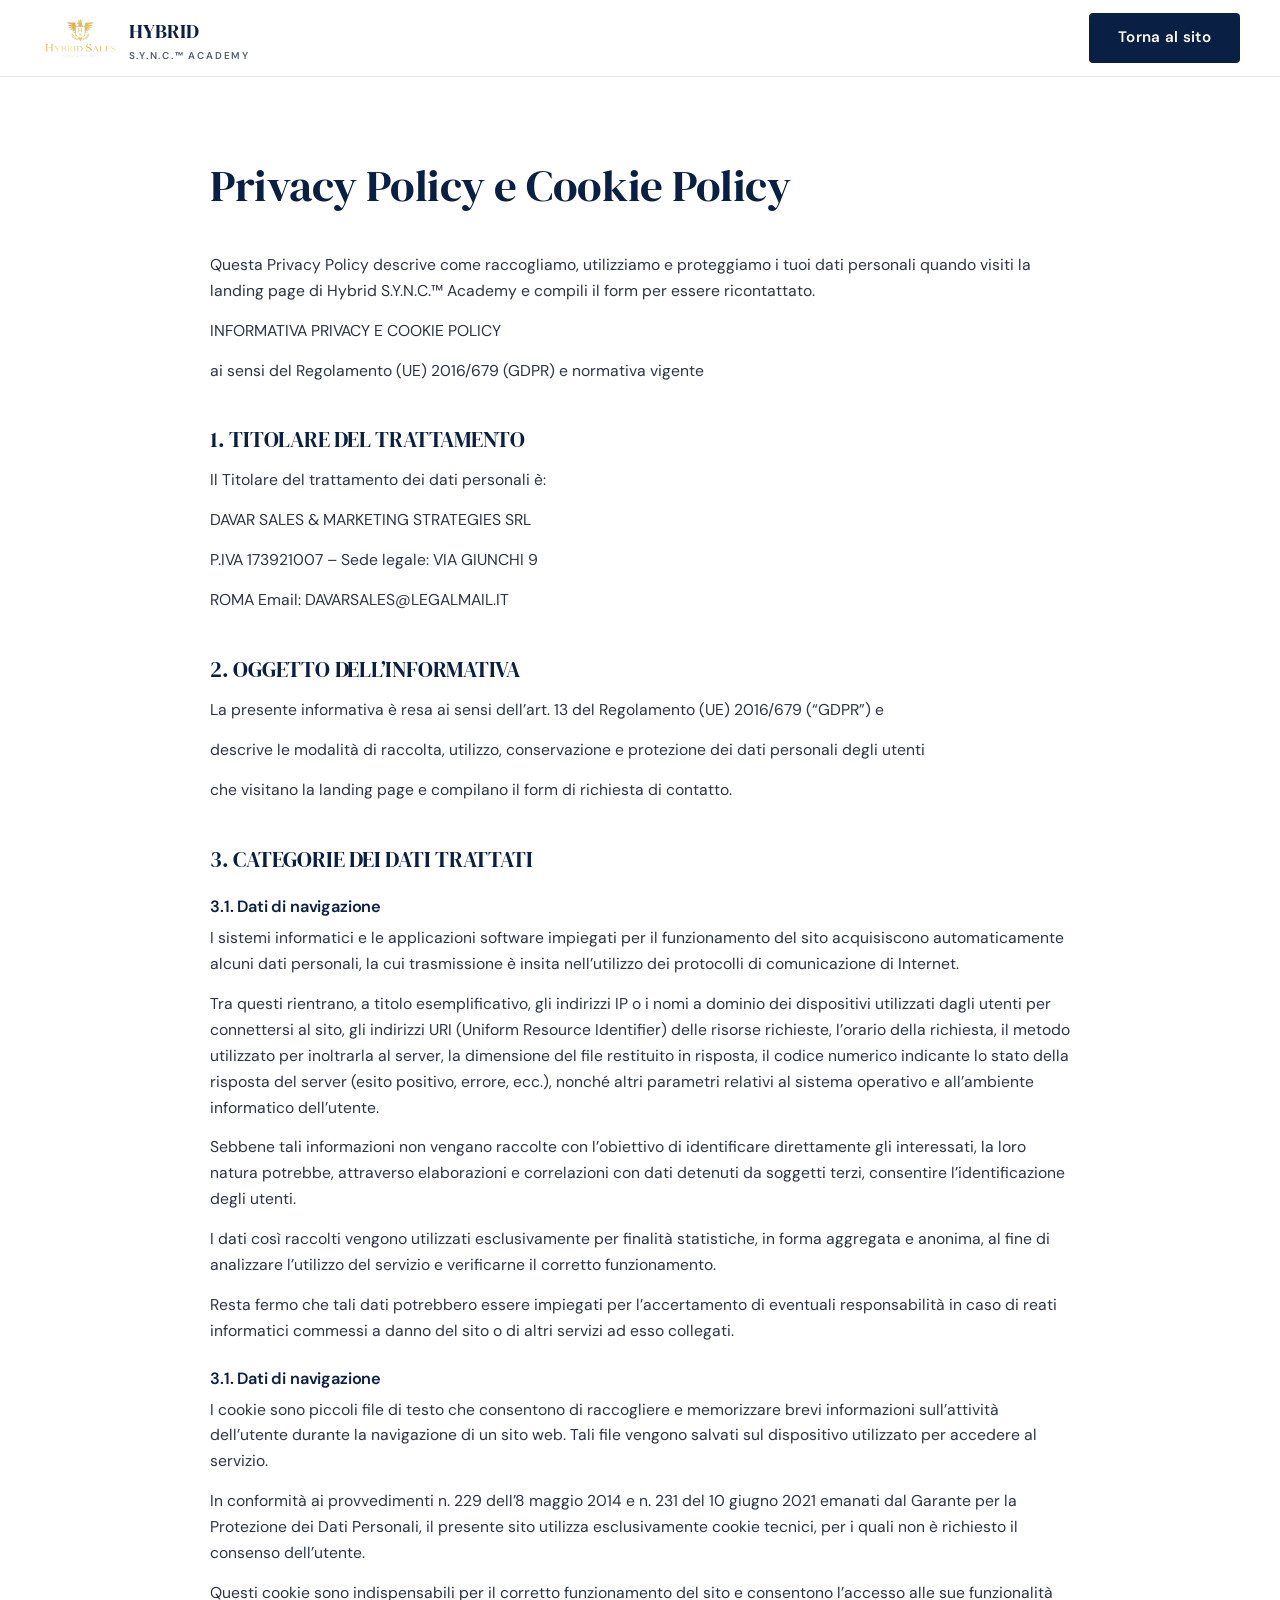
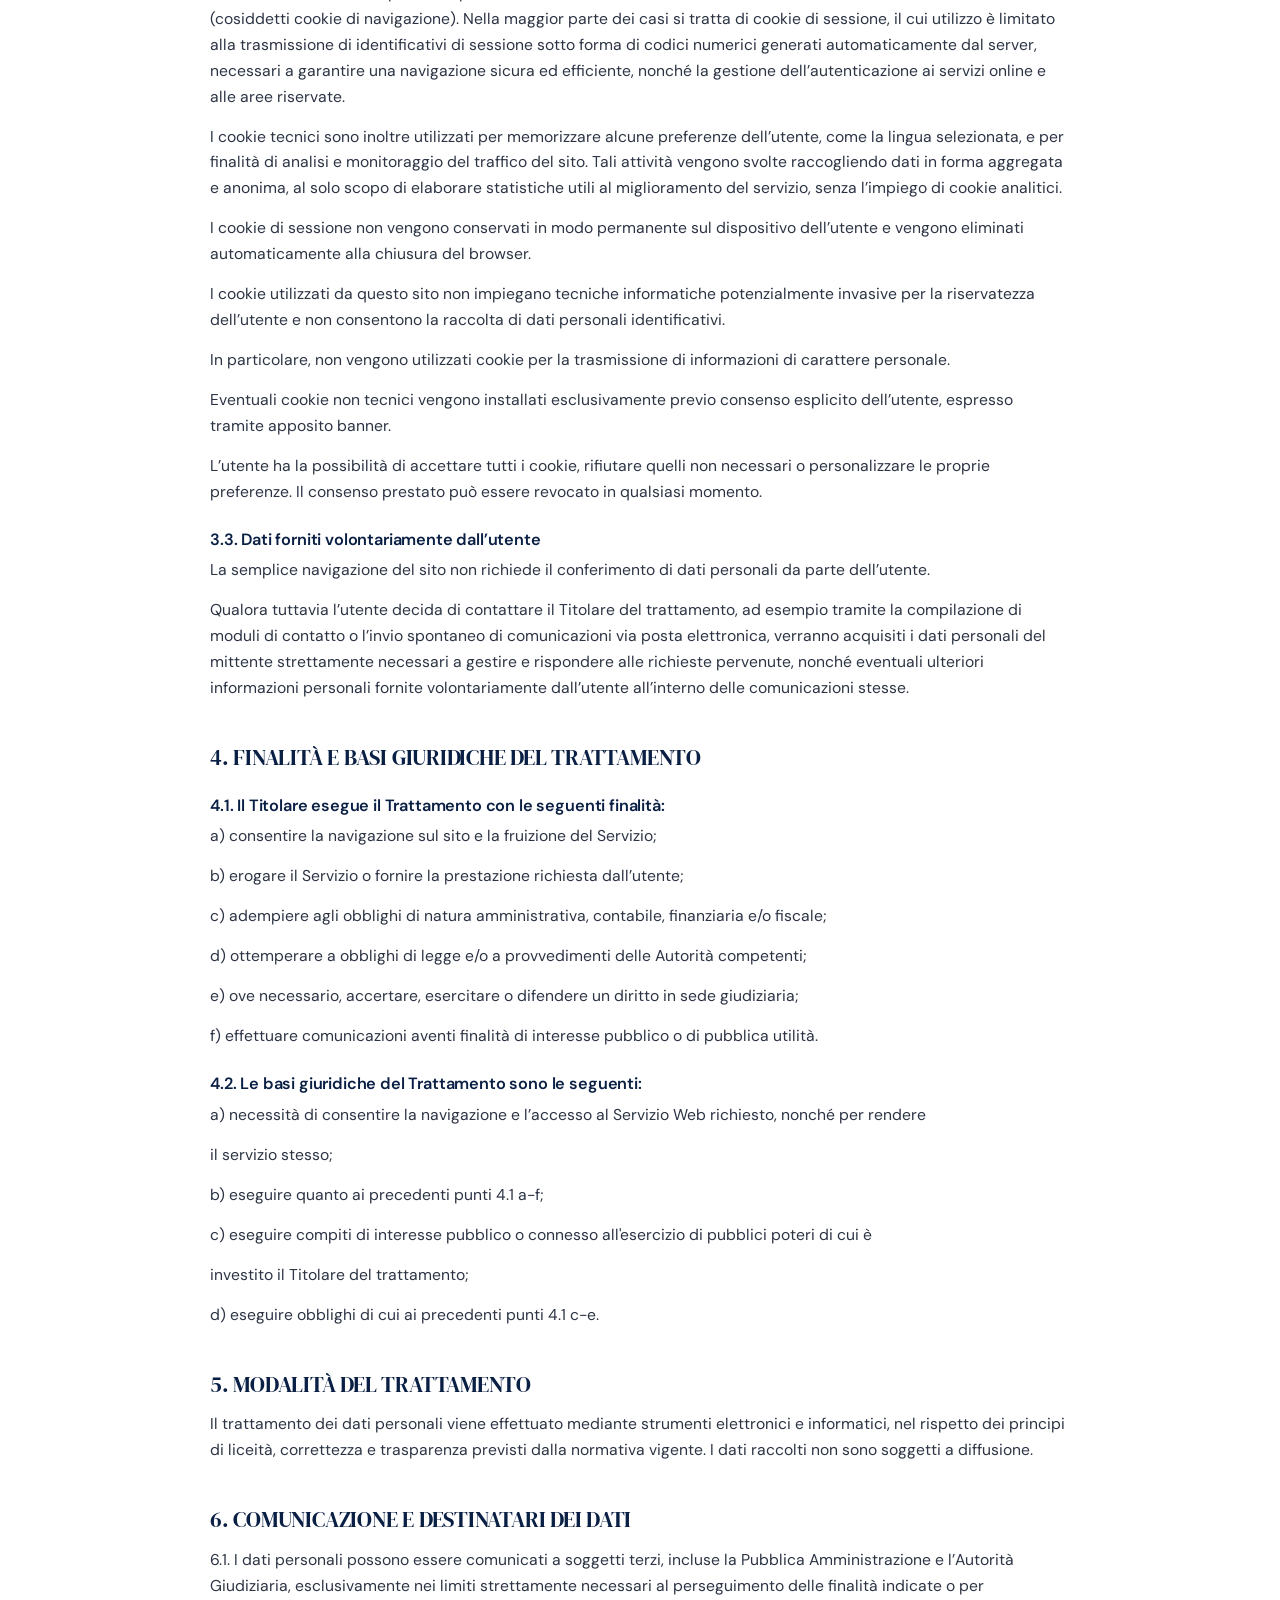
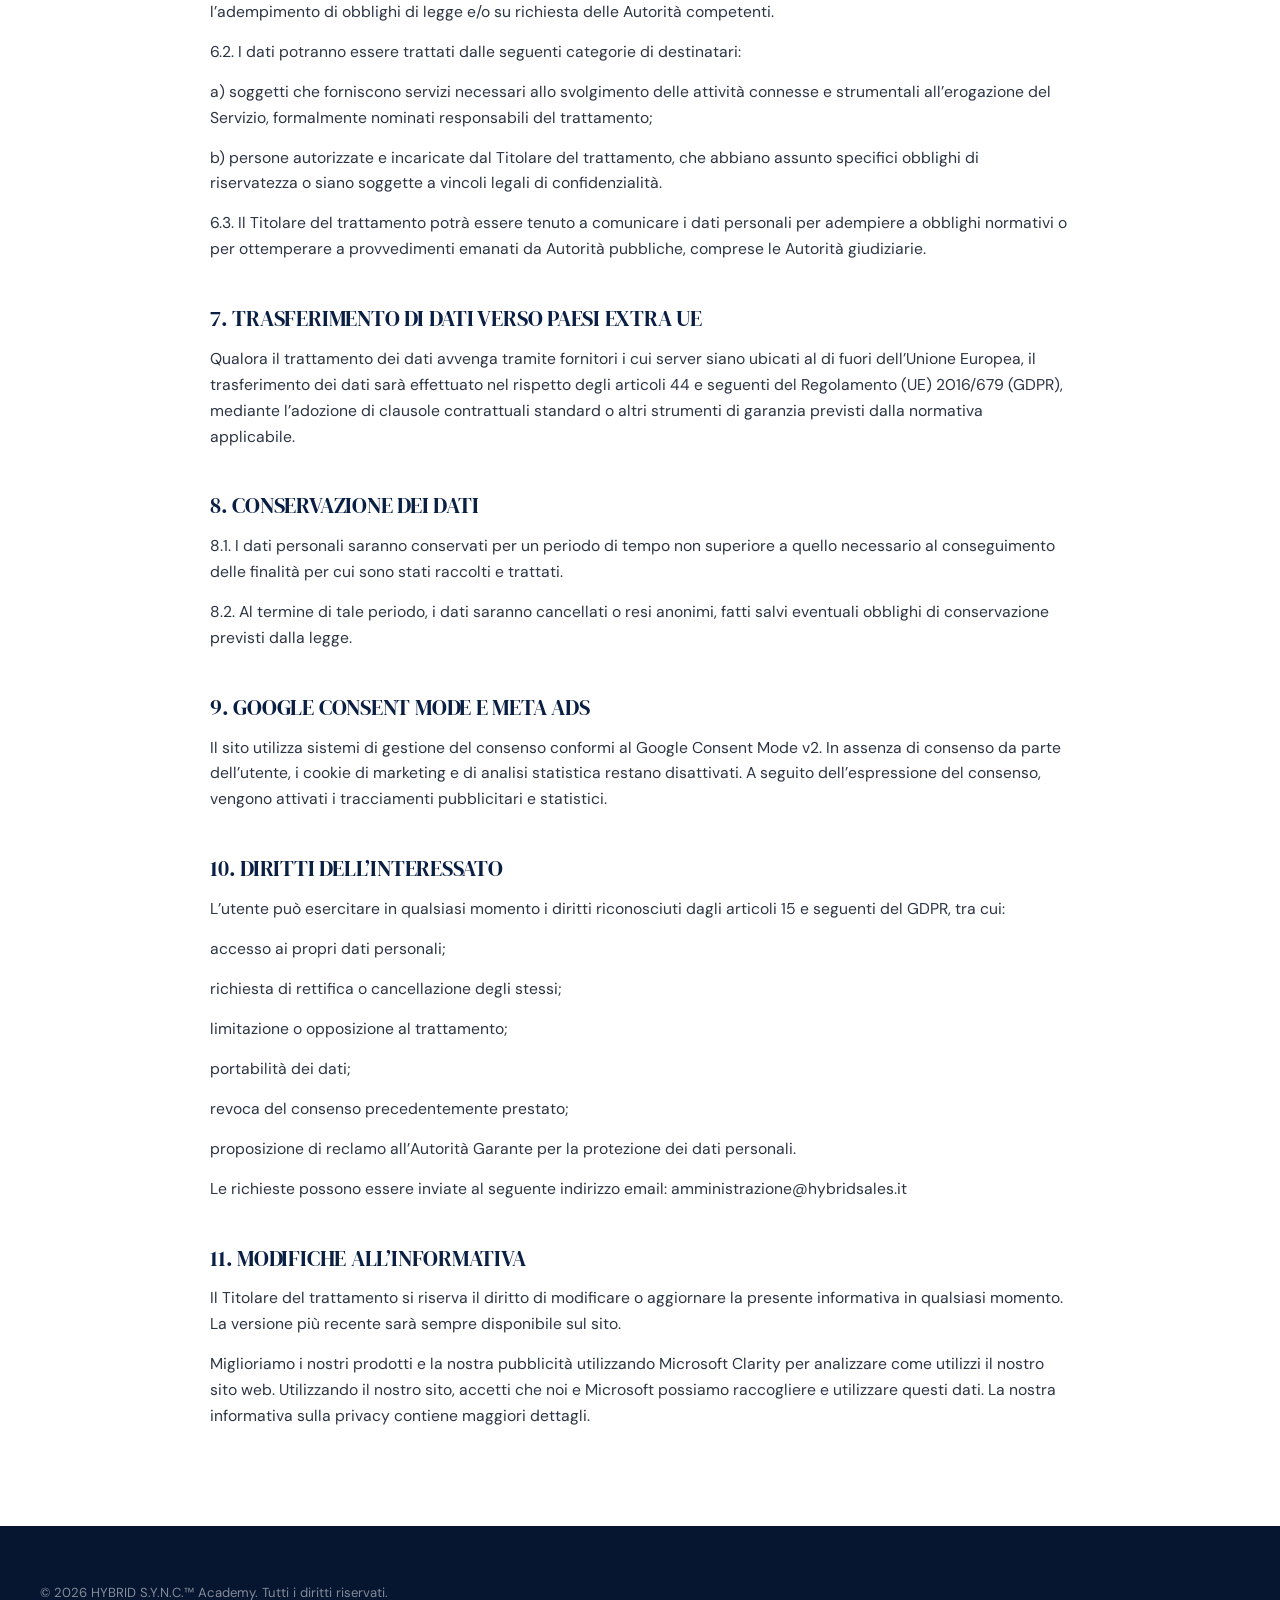
==== commit 3df40b6f: "Cache-busting su CSS e JS" ====
--- a/privacy-policy.html
+++ b/privacy-policy.html
@@ -2,7 +2,7 @@
 <html lang="it"><head><meta charset="utf-8"><meta name="viewport" content="width=device-width, initial-scale=1">
   <meta name="robots" content="noindex, nofollow"><title>Privacy Policy e Cookie Policy | HYBRID S.Y.N.C.™ Academy</title>
 <link href="https://fonts.googleapis.com/css2?family=DM+Sans:wght@400;500;600&family=DM+Serif+Display&display=swap" rel="stylesheet">
-<link rel="stylesheet" href="style.css"></head>
+<link rel="stylesheet" href="style.css?v=20260921a"></head>
 <body>
 <header class="site-header"><div class="wrap"><a class="brand" href="index.html"><img src="assets/logo-hybrid.avif" alt="" width="42" height="42"><div><span>HYBRID</span><small>S.Y.N.C.™ Academy</small></div></a><nav class="nav" style="display:flex"><a class="btn btn--navy" href="index.html">Torna al sito</a></nav></div></header>
 <main class="section"><div class="wrap legal">
--- a/style.css
+++ b/style.css
@@ -53,11 +53,12 @@
 }
 .eyebrow::before { content: ""; width: 32px; height: 2px; background: currentColor; }
 
-.section { padding: clamp(64px, 9vw, 112px) 0; }
+.section { padding: clamp(48px, 6.5vw, 84px) 0; }
+.section--tight { padding: clamp(36px, 5vw, 56px) 0 clamp(40px, 5.5vw, 64px); }
 .section--alt { background: var(--bg-alt); }
 .section--navy { background: var(--navy); color: #fff; }
-.section-head { max-width: 760px; margin-bottom: 56px; }
-.section-head p { color: var(--muted); font-size: 1.1rem; margin-top: 18px; }
+.section-head { max-width: 760px; margin-bottom: clamp(28px, 4vw, 40px); }
+.section-head p { color: var(--muted); font-size: 1.05rem; margin-top: 14px; margin-bottom: 0; }
 .section--navy .section-head p { color: rgba(255, 255, 255, 0.72); }
 
 /* ---------- Bottoni ---------- */
@@ -85,13 +86,6 @@
 .brand img { height: 42px; width: auto; }
 .brand span { font-family: var(--serif); font-size: 1.25rem; color: var(--navy); }
 .brand small { display: block; font: 600 0.62rem/1 var(--sans); letter-spacing: 0.18em; text-transform: uppercase; color: var(--muted); margin-top: 3px; }
-.nav { display: flex; align-items: center; gap: 34px; }
-.nav a:not(.btn) { text-decoration: none; font-size: 0.92rem; font-weight: 500; color: var(--ink); position: relative; padding: 6px 0; }
-.nav a:not(.btn)::after { content: ""; position: absolute; left: 0; bottom: 0; width: 0; height: 2px; background: var(--gold); transition: width 0.25s; }
-.nav a:not(.btn):hover::after { width: 100%; }
-.nav .btn { padding: 12px 20px; font-size: 0.88rem; }
-.nav-toggle { display: none; background: none; border: 0; padding: 8px; cursor: pointer; }
-.nav-toggle span { display: block; width: 24px; height: 2px; background: var(--navy); margin: 5px 0; }
 
 /* ---------- Hero ---------- */
 .hero {
@@ -146,9 +140,6 @@
 
 .hero--vsl .hero-cta { justify-content: center; margin-top: 36px; }
 .btn--lg { padding: 20px 40px; font-size: 1.05rem; }
-.hero-note { margin: 20px auto 0; max-width: 760px; font-size: clamp(0.9rem, 1.3vw, 1.02rem); line-height: 1.6; color: rgba(255, 255, 255, 0.78); text-wrap: balance; }
-.hero-facts { list-style: none; margin: 44px auto 0; padding: 26px 0 0; max-width: 820px; display: grid; grid-template-columns: repeat(3, 1fr); gap: 16px; border-top: 1px solid rgba(255, 255, 255, 0.14); font-size: 0.9rem; color: rgba(255, 255, 255, 0.7); }
-.hero-facts strong { display: block; font-family: var(--serif); font-weight: 400; font-size: 1.35rem; color: #fff; }
 
 /* CTA fissa su mobile */
 .sticky-cta { position: fixed; left: 0; right: 0; bottom: 0; z-index: 60; padding: 10px 16px calc(10px + env(safe-area-inset-bottom)); background: rgba(6, 21, 48, 0.96); border-top: 1px solid rgba(201, 162, 39, 0.4); transform: translateY(110%); transition: transform 0.25s; display: none; }
@@ -156,12 +147,17 @@
 .sticky-cta.show { transform: none; }
 
 /* ---------- Fascia istituzionale ---------- */
-.institutional { background: #fff; border-bottom: 1px solid var(--line); padding: 44px 0; }
+.institutional { background: #fff; border-bottom: 1px solid var(--line); padding: 32px 0; }
 .institutional .wrap { display: grid; grid-template-columns: 260px 1fr; gap: 40px; align-items: center; }
 .institutional-label { font-size: 0.78rem; font-weight: 600; letter-spacing: 0.14em; text-transform: uppercase; color: var(--muted); line-height: 1.5; }
 .logo-row { display: flex; flex-wrap: wrap; align-items: center; gap: 22px 36px; }
 .logo-row img { height: 56px; width: auto; object-fit: contain; }
 .logo-row .logo-emblem { height: 60px; }
+/* Fascia istituzionale: due righe fisse (3 loghi + 2 loghi) */
+.institutional .logo-row { display: grid; max-width: 720px; grid-template-columns: repeat(6, minmax(0, 1fr)); gap: 26px 24px; align-items: center; justify-items: start; }
+.institutional .logo-row img { max-width: 100%; }
+.institutional .logo-row img:nth-child(-n+3) { grid-column: span 2; }
+.institutional .logo-row img:nth-child(n+4) { grid-column: span 3; }
 
 /* ---------- Numeri ---------- */
 .stats { display: grid; grid-template-columns: repeat(4, 1fr); border-top: 1px solid var(--line); }
@@ -182,27 +178,8 @@
 .pillar p { font-size: 0.97rem; color: var(--muted); margin: 0; }
 
 /* ---------- Percorso ---------- */
-.phases { display: grid; grid-template-columns: repeat(3, 1fr); gap: 32px; counter-reset: phase; }
-.phase { border-top: 2px solid var(--gold); padding-top: 26px; }
-.phase-num { font-family: var(--serif); font-size: 2.6rem; line-height: 1; color: var(--gold-soft); margin-bottom: 14px; }
-.phase h3 { margin-bottom: 12px; }
-.phase p { color: rgba(255, 255, 255, 0.74); font-size: 0.98rem; margin: 0; }
-.phase-note { margin-top: 56px; display: flex; flex-wrap: wrap; align-items: center; justify-content: space-between; gap: 24px; padding: 28px 32px; border: 1px solid rgba(255, 255, 255, 0.16); }
-.phase-note strong { font-family: var(--serif); font-weight: 400; font-size: 2rem; color: var(--gold-soft); margin-right: 12px; }
 
 /* ---------- Contesto ---------- */
-.compare { display: grid; grid-template-columns: 1fr 1fr; gap: 40px; }
-.compare-col { border: 1px solid var(--line); background: #fff; padding: 38px; }
-.compare-col--accent { border-top: 3px solid var(--gold); }
-.compare-col h3 { margin-bottom: 22px; color: var(--navy); }
-.compare ul { list-style: none; margin: 0; padding: 0; }
-.compare li { padding: 16px 0; border-top: 1px solid var(--line); }
-.compare li:first-child { border-top: 0; padding-top: 0; }
-.compare li strong { display: block; color: var(--navy); margin-bottom: 2px; }
-.compare li span { font-size: 0.95rem; color: var(--muted); }
-.compare-col--accent li { position: relative; padding-left: 28px; }
-.compare-col--accent li::before { content: ""; position: absolute; left: 0; top: 22px; width: 12px; height: 7px; border-left: 2px solid var(--gold); border-bottom: 2px solid var(--gold); transform: rotate(-45deg); }
-.compare-col--accent li:first-child::before { top: 6px; }
 
 /* ---------- Partner ---------- */
 .partners { display: grid; grid-template-columns: repeat(5, 1fr); gap: 1px; background: rgba(255, 255, 255, 0.14); border: 1px solid rgba(255, 255, 255, 0.14); }
@@ -212,15 +189,6 @@
 .partner--light img { background: #fff; padding: 8px 12px; border-radius: 6px; max-height: 56px; }
 
 /* ---------- Testimonianze ---------- */
-.quotes { display: grid; grid-template-columns: repeat(3, 1fr); gap: 28px; }
-.quote { background: #fff; border: 1px solid var(--line); padding: 34px; display: flex; flex-direction: column; }
-.quote:nth-child(n+4) { grid-column: span 1; }
-.quote blockquote { margin: 0 0 28px; font-size: 1.02rem; color: var(--ink); position: relative; }
-.quote blockquote::before { content: "“"; display: block; font-family: var(--serif); font-size: 3.4rem; line-height: 0.6; color: var(--gold); margin-bottom: 14px; }
-.quote footer { margin-top: auto; display: flex; align-items: center; gap: 14px; border-top: 1px solid var(--line); padding-top: 20px; }
-.avatar { flex: none; width: 44px; height: 44px; border-radius: 50%; background: var(--navy); color: var(--gold-soft); display: grid; place-items: center; font: 600 0.9rem/1 var(--sans); letter-spacing: 0.04em; }
-.quote cite { font-style: normal; font-weight: 600; display: block; color: var(--navy); }
-.quote small { font-size: 0.84rem; color: var(--muted); }
 
 /* ---------- FAQ ---------- */
 .faq { max-width: 880px; border-top: 1px solid var(--line); }
@@ -238,9 +206,6 @@
 .contact .wrap { display: grid; grid-template-columns: 1fr 1fr; gap: 80px; align-items: start; }
 .contact h2 { margin-bottom: 20px; }
 .contact-copy p { color: rgba(255, 255, 255, 0.74); font-size: 1.08rem; }
-.contact-list { list-style: none; margin: 32px 0 0; padding: 0; }
-.contact-list li { padding: 14px 0 14px 30px; border-top: 1px solid rgba(255, 255, 255, 0.14); position: relative; color: rgba(255, 255, 255, 0.86); }
-.contact-list li::before { content: ""; position: absolute; left: 0; top: 24px; width: 12px; height: 7px; border-left: 2px solid var(--gold); border-bottom: 2px solid var(--gold); transform: rotate(-45deg); }
 .form-card { background: #fff; color: var(--ink); padding: 44px; border-top: 3px solid var(--gold); }
 .form-card h3 { color: var(--navy); margin-bottom: 6px; }
 .form-card > p { color: var(--muted); font-size: 0.95rem; margin-bottom: 26px; }
@@ -273,6 +238,121 @@
 .legal h3 { font-family: var(--sans); font-size: 1.02rem; font-weight: 600; color: var(--navy); margin: 26px 0 8px; }
 .legal p { color: #2c3444; font-size: 0.98rem; margin-bottom: 0.9em; }
 
+
+/* ---------- Header semplificato ---------- */
+.header-cta { padding: 12px 20px; font-size: 0.88rem; }
+
+/* ---------- Testimonianze video ---------- */
+.tgrid { display: grid; grid-template-columns: repeat(5, minmax(0, 1fr)); gap: 20px; }
+.tcard { display: flex; flex-direction: column; }
+.vsl-frame--t { aspect-ratio: 9 / 16; box-shadow: 0 14px 34px rgba(0, 0, 0, 0.4); border-color: rgba(201, 162, 39, 0.35); }
+.vsl-frame--t .vsl-icon { width: 56px; box-shadow: 0 0 0 7px rgba(201, 162, 39, 0.22); }
+.vsl-frame--t .vsl-icon::after { border-left-width: 16px; border-top-width: 10px; border-bottom-width: 10px; }
+.vsl-frame--t .vsl-tag { top: 8px; left: 8px; font-size: 0.56rem; padding: 4px 7px; }
+.vsl-frame video { position: absolute; inset: 0; width: 100%; height: 100%; object-fit: cover; background: #000; }
+.vsl-frame.has-video .vsl-tag { display: none; }
+.tcard-quote { font-family: var(--serif); font-size: 1.05rem; line-height: 1.35; margin: 16px 0 10px; color: #fff; }
+.tcard-name { margin: 0; font-size: 0.82rem; color: rgba(255, 255, 255, 0.66); line-height: 1.4; }
+.tcard-name strong { display: block; color: var(--gold-soft); font-weight: 600; font-size: 0.9rem; }
+
+/* ---------- Tabella di confronto ---------- */
+.cmp { border: 1px solid var(--line); background: #fff; }
+.cmp-head, .cmp-row { display: grid; grid-template-columns: 1fr 1fr; }
+.cmp-head div { display: flex; align-items: center; gap: 12px; padding: 16px 24px; font-size: 0.74rem; font-weight: 600; letter-spacing: 0.16em; text-transform: uppercase; color: var(--muted); background: #eef1f6; }
+.cmp-head div:last-child { background: var(--navy); color: var(--gold-soft); }
+.cmp-row { border-top: 1px solid var(--line); }
+.cmp-cell { border-right: 1px solid var(--line); }
+.cmp-cell:last-child { border-right: 0; }
+.cmp-cell--yes { background: #f8faff; }
+.cmp-btn { width: 100%; display: flex; align-items: center; gap: 14px; padding: 20px 24px; background: none; border: 0; text-align: left; cursor: pointer; font: 600 1rem/1.35 var(--sans); color: var(--ink); }
+.cmp-cell--yes .cmp-btn { color: var(--navy); }
+.cmp-btn:hover { background: rgba(10, 31, 68, 0.03); }
+.cmp-btn:focus-visible { outline: 2px solid var(--gold); outline-offset: -2px; }
+.cmp-plus { position: relative; flex: none; width: 28px; height: 28px; border: 1.5px solid var(--gold); border-radius: 50%; transition: transform 0.25s, background 0.2s; }
+.cmp-plus::before, .cmp-plus::after { content: ""; position: absolute; left: 50%; top: 50%; background: var(--gold); transform: translate(-50%, -50%); }
+.cmp-plus::before { width: 12px; height: 1.5px; }
+.cmp-plus::after { width: 1.5px; height: 12px; }
+.cmp-cell.is-open .cmp-plus { transform: rotate(45deg); background: rgba(201, 162, 39, 0.14); }
+.cmp-more { display: grid; grid-template-rows: 0fr; visibility: hidden; transition: grid-template-rows 0.28s ease, visibility 0s linear 0.28s; }
+.cmp-more > div { overflow: hidden; }
+.cmp-more p { margin: 0; padding: 0 64px 22px 24px; font-size: 0.95rem; color: var(--muted); }
+.cmp-cell.is-open .cmp-more { grid-template-rows: 1fr; visibility: visible; transition: grid-template-rows 0.28s ease; }
+.cmp-bonus { margin: 22px 0 0; text-align: center; font-size: 0.95rem; color: var(--navy); }
+.cmp-bonus strong { color: var(--gold); letter-spacing: 0.08em; text-transform: uppercase; font-size: 0.78rem; margin-right: 6px; }
+
+
+/* Segni di confronto: spunta verde / croce rossa */
+.cmp-mark { position: relative; flex: none; width: 26px; height: 26px; border-radius: 50%; }
+.cmp-mark--yes { background: #16a34a; box-shadow: 0 0 0 4px rgba(22, 163, 74, 0.16); }
+.cmp-mark--yes::after { content: ""; position: absolute; left: 50%; top: 46%; width: 6px; height: 11px; border: solid #fff; border-width: 0 2.5px 2.5px 0; transform: translate(-50%, -50%) rotate(45deg); }
+.cmp-mark--no { background: #dc2626; box-shadow: 0 0 0 4px rgba(220, 38, 38, 0.14); }
+.cmp-mark--no::before, .cmp-mark--no::after { content: ""; position: absolute; left: 50%; top: 50%; width: 12px; height: 2.5px; background: #fff; border-radius: 2px; }
+.cmp-mark--no::before { transform: translate(-50%, -50%) rotate(45deg); }
+.cmp-mark--no::after { transform: translate(-50%, -50%) rotate(-45deg); }
+.cmp-head .cmp-mark { width: 22px; height: 22px; box-shadow: none; }
+.cmp-head .cmp-mark--yes::after { width: 5px; height: 9px; }
+.cmp-head .cmp-mark--no::before, .cmp-head .cmp-mark--no::after { width: 10px; }
+.cmp-btn > span { flex: 1; }
+.cmp-cell--yes { background: #f3fbf6; }
+.cmp-cell--yes .cmp-btn:hover { background: rgba(22, 163, 74, 0.05); }
+.cmp-cell:not(.cmp-cell--yes) { background: #fffafa; }
+.cmp-cell:not(.cmp-cell--yes) .cmp-btn { color: #4b5563; font-weight: 500; }
+.cmp-cell:not(.cmp-cell--yes) .cmp-btn:hover { background: rgba(220, 38, 38, 0.04); }
+.cmp-more p { padding-left: 64px; }
+.sr { position: absolute; width: 1px; height: 1px; margin: -1px; padding: 0; overflow: hidden; clip: rect(0, 0, 0, 0); white-space: nowrap; border: 0; }
+
+/* ---------- Metodo compatto ---------- */
+.pillar { padding: 26px 24px 28px; }
+.pillar-letter { font-size: 2.6rem; margin-bottom: 12px; }
+.pillar h3 { font-size: 1.15rem; margin-bottom: 8px; }
+.pillar p { font-size: 0.92rem; }
+.steps { list-style: none; display: flex; flex-wrap: wrap; justify-content: center; gap: 12px 40px; margin: 32px 0 0; padding: 0; font-size: 0.95rem; color: var(--navy); font-weight: 500; }
+.steps li { display: flex; align-items: center; gap: 10px; }
+.steps span { font-family: var(--serif); font-size: 1.3rem; color: var(--gold); }
+
+/* ---------- Partner compatti ---------- */
+.partners-band { background: var(--navy); color: #fff; padding: 40px 0 44px; }
+.partners-title { margin: 0 0 20px; font-size: 0.75rem; font-weight: 600; letter-spacing: 0.16em; text-transform: uppercase; color: var(--gold); text-align: center; }
+.partners-band .partners { grid-template-columns: repeat(9, minmax(0, 1fr)); }
+.partners-band .partner { min-height: 84px; padding: 14px 10px; }
+.partners-band .partner img { max-height: 44px; }
+
+/* ---------- Hero: video in primo piano ---------- */
+.hero--vsl .hero-cta { margin-top: 30px; }
+.stats { border-top: 0; }
+.stat { padding-top: 6px; padding-bottom: 0; }
+.stat-value { font-size: clamp(2.2rem, 4vw, 3rem); }
+.stat-label { margin: 10px 0 6px; }
+.stat p { font-size: 0.9rem; margin-bottom: 0; }
+.footnote { margin-top: 26px; }
+.contact-copy p { margin-bottom: 0; }
+
+/* ---------- Responsive nuove sezioni ---------- */
+@media (max-width: 1040px) {
+  .tgrid { display: flex; overflow-x: auto; scroll-snap-type: x mandatory; gap: 16px; padding-bottom: 14px; margin-right: -24px; padding-right: 24px; -webkit-overflow-scrolling: touch; }
+  .tcard { flex: 0 0 min(230px, 62vw); scroll-snap-align: start; }
+  .partners-band .partners { grid-template-columns: repeat(3, minmax(0, 1fr)); }
+}
+@media (max-width: 800px) {
+  /* Su tablet e telefono restano SEMPRE due colonne affiancate, in versione compatta */
+  .cmp-head div { padding: 12px 10px; gap: 8px; font-size: 0.62rem; letter-spacing: 0.08em; }
+  .cmp-head .cmp-mark { width: 18px; height: 18px; }
+  .cmp-head .cmp-mark--yes::after { width: 4px; height: 8px; border-width: 0 2px 2px 0; }
+  .cmp-head .cmp-mark--no::before, .cmp-head .cmp-mark--no::after { width: 9px; height: 2px; }
+  .cmp-btn { flex-wrap: wrap; align-content: flex-start; gap: 8px 6px; padding: 14px 10px 14px; font-size: 0.84rem; line-height: 1.3; }
+  .cmp-btn .cmp-mark { order: 1; width: 22px; height: 22px; }
+  .cmp-btn .cmp-plus { order: 2; margin-left: auto; width: 24px; height: 24px; }
+  .cmp-btn > span { order: 3; flex: 0 0 100%; }
+  .cmp-more p { padding: 0 10px 16px; font-size: 0.82rem; line-height: 1.5; }
+  .steps { flex-direction: column; align-items: flex-start; gap: 10px; }
+}
+@media (max-width: 560px) {
+  .header-cta { padding: 10px 14px; font-size: 0.78rem; }
+  .partners-band .partners { grid-template-columns: repeat(3, minmax(0, 1fr)); }
+  .partners-band .partner { min-height: 68px; padding: 10px 8px; }
+  .partners-band .partner img { max-height: 34px; }
+}
+
 /* ---------- Responsive ---------- */
 @media (max-width: 1040px) {
   .hero .wrap { grid-template-columns: 1fr; gap: 48px; }
@@ -282,29 +362,18 @@
   .stat:nth-child(2) { border-right: 0; }
   .pillars { grid-template-columns: repeat(2, 1fr); }
   .partners { grid-template-columns: repeat(3, 1fr); }
-  .quotes { grid-template-columns: repeat(2, 1fr); }
   .contact .wrap { grid-template-columns: 1fr; gap: 48px; }
   .institutional .wrap { grid-template-columns: 1fr; gap: 24px; }
 }
 
 @media (max-width: 800px) {
-  .nav { position: fixed; inset: 76px 0 auto 0; background: #fff; flex-direction: column; align-items: stretch; gap: 0; padding: 12px 24px 24px; border-bottom: 1px solid var(--line); display: none; }
-  .nav.open { display: flex; }
-  .nav a:not(.btn) { padding: 16px 0; border-bottom: 1px solid var(--line); }
-  .nav .btn { margin-top: 18px; }
-  .nav-toggle { display: block; }
-  .phases, .compare { grid-template-columns: 1fr; }
-  .compare-col { padding: 28px; }
 }
 
 @media (max-width: 800px) {
   .sticky-cta { display: block; }
-  body { padding-bottom: 0; }
 }
 
 @media (max-width: 560px) {
-  .hero-facts { grid-template-columns: 1fr; text-align: center; gap: 12px; margin-top: 32px; }
-  .hero-facts strong { display: inline; font-size: 1.1rem; margin-right: 6px; }
   .vsl-frame { box-shadow: 0 16px 40px rgba(0, 0, 0, 0.45); }
   .vsl-tag { top: auto; left: auto; bottom: 8px; right: 8px; font-size: 0.58rem; padding: 4px 7px; }
   body { font-size: 16px; }
@@ -321,3 +390,46 @@
   html { scroll-behavior: auto; }
   * { transition: none !important; }
 }
+
+/* ---------- Mini visual dei dati (solo il numero scritto, nessun andamento inventato) ---------- */
+.stat { display: grid; grid-template-columns: minmax(0, 1fr); grid-template-areas: "value" "label" "text" "viz"; grid-template-rows: auto auto 1fr auto; }
+.stat-value { grid-area: value; }
+.stat-label { grid-area: label; }
+.stat > p { grid-area: text; }
+.stat-viz { grid-area: viz; margin-top: 20px; justify-self: start; }
+
+.viz-ring { display: block; }
+.ring-check { fill: none; stroke: var(--gold); stroke-width: 4.5; stroke-linecap: round; stroke-linejoin: round; stroke-dasharray: 40; transition: stroke-dashoffset .6s ease 1s; stroke-dashoffset: 0; }
+.viz-armed .stat:not(.is-in) .ring-check { stroke-dashoffset: 40; }
+.ring-track, .ring-fg { fill: none; stroke-width: 7; }
+.ring-track { stroke: var(--line); }
+.ring-fg { stroke: var(--navy); stroke-dasharray: 199.85 201.06; transition: stroke-dasharray 1.1s cubic-bezier(.2,.7,.2,1) .15s; }
+
+.viz-bars { width: 150px; display: grid; gap: 9px; }
+.vb-row { display: grid; grid-template-columns: 22px 1fr; align-items: center; gap: 8px; }
+.vb-l { font-size: 0.74rem; font-weight: 600; letter-spacing: 0.04em; color: var(--muted); }
+.vb-bar { display: block; height: 10px; }
+.vb-fill { display: block; height: 100%; border-radius: 0 4px 4px 0; transform-origin: left center; transition: transform 0.9s cubic-bezier(.2,.7,.2,1) .15s; }
+.vb-fill--base { width: 20%; background: #b4bfd3; }
+.vb-fill--top { width: 100%; background: var(--navy); border-right: 4px solid var(--gold); box-sizing: border-box; transition-delay: .45s; }
+
+.viz-dots { width: 79px; display: grid; grid-template-columns: repeat(6, 8px); gap: 5px; }
+.viz-dots i { display: block; width: 8px; height: 8px; border-radius: 50%; background: var(--navy); transition: opacity .4s ease, transform .4s ease; }
+.viz-dots i:nth-last-child(-n+3) { background: var(--gold); opacity: .55; }
+
+/* Animazione all'ingresso (attivata da script.js; senza JS il visual appare già completo) */
+.viz-armed .stat:not(.is-in) .ring-fg { stroke-dasharray: 0 201.06; }
+.viz-armed .stat:not(.is-in) .vb-fill { transform: scaleX(0); }
+.viz-armed .stat:not(.is-in) .viz-dots i { opacity: 0; transform: scale(.4); }
+.viz-armed .stat.is-in .viz-dots i { transition-delay: calc(var(--i, 0) * 25ms + .2s); }
+
+/* Tablet e telefono: il visual sta a destra del numero */
+@media (max-width: 1040px) {
+  .stat { grid-template-columns: minmax(0, 1fr) auto; grid-template-areas: "value viz" "label label" "text text"; grid-template-rows: auto; align-content: start; column-gap: 16px; }
+  .stat-viz { margin-top: 0; justify-self: end; align-self: center; }
+  .viz-ring { width: 64px; height: 64px; }
+  .viz-bars { width: 128px; }
+}
+@media (prefers-reduced-motion: reduce) {
+  .ring-fg, .ring-check, .vb-fill, .viz-dots i { transition: none !important; }
+}
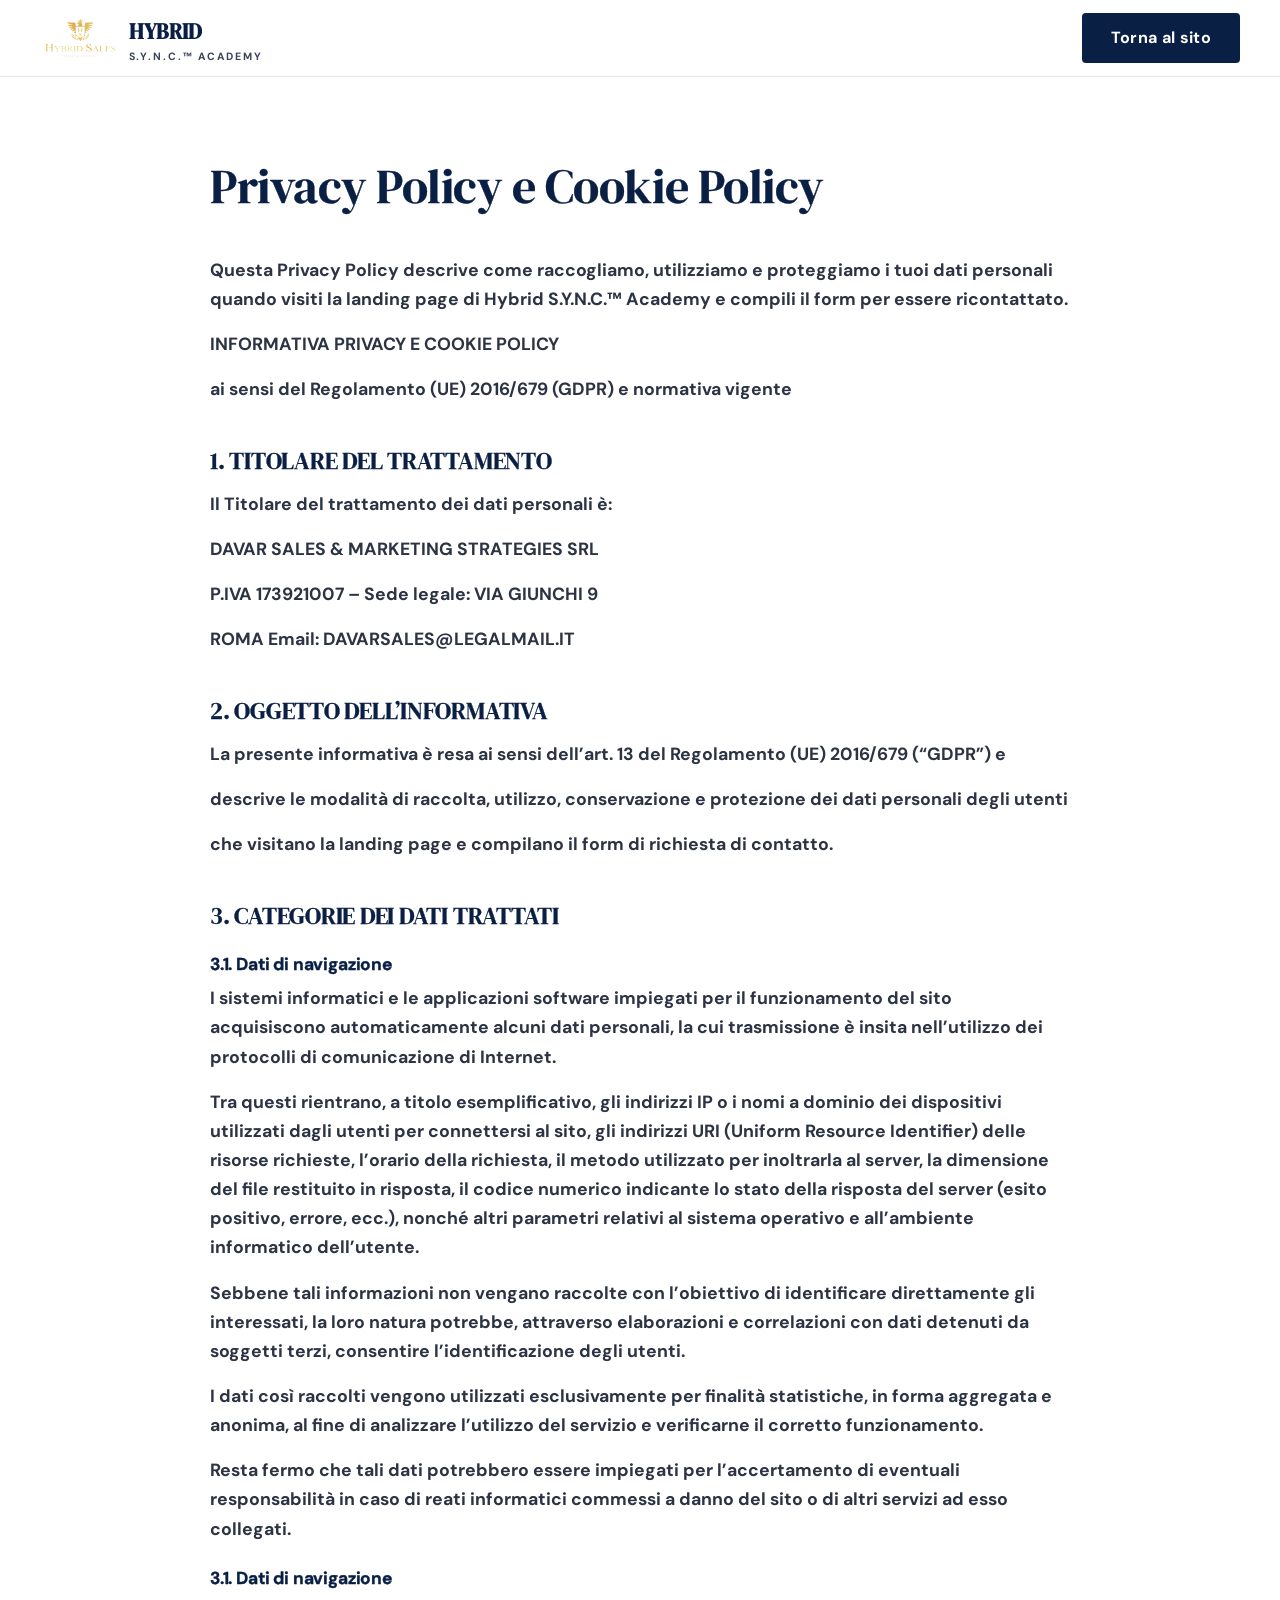
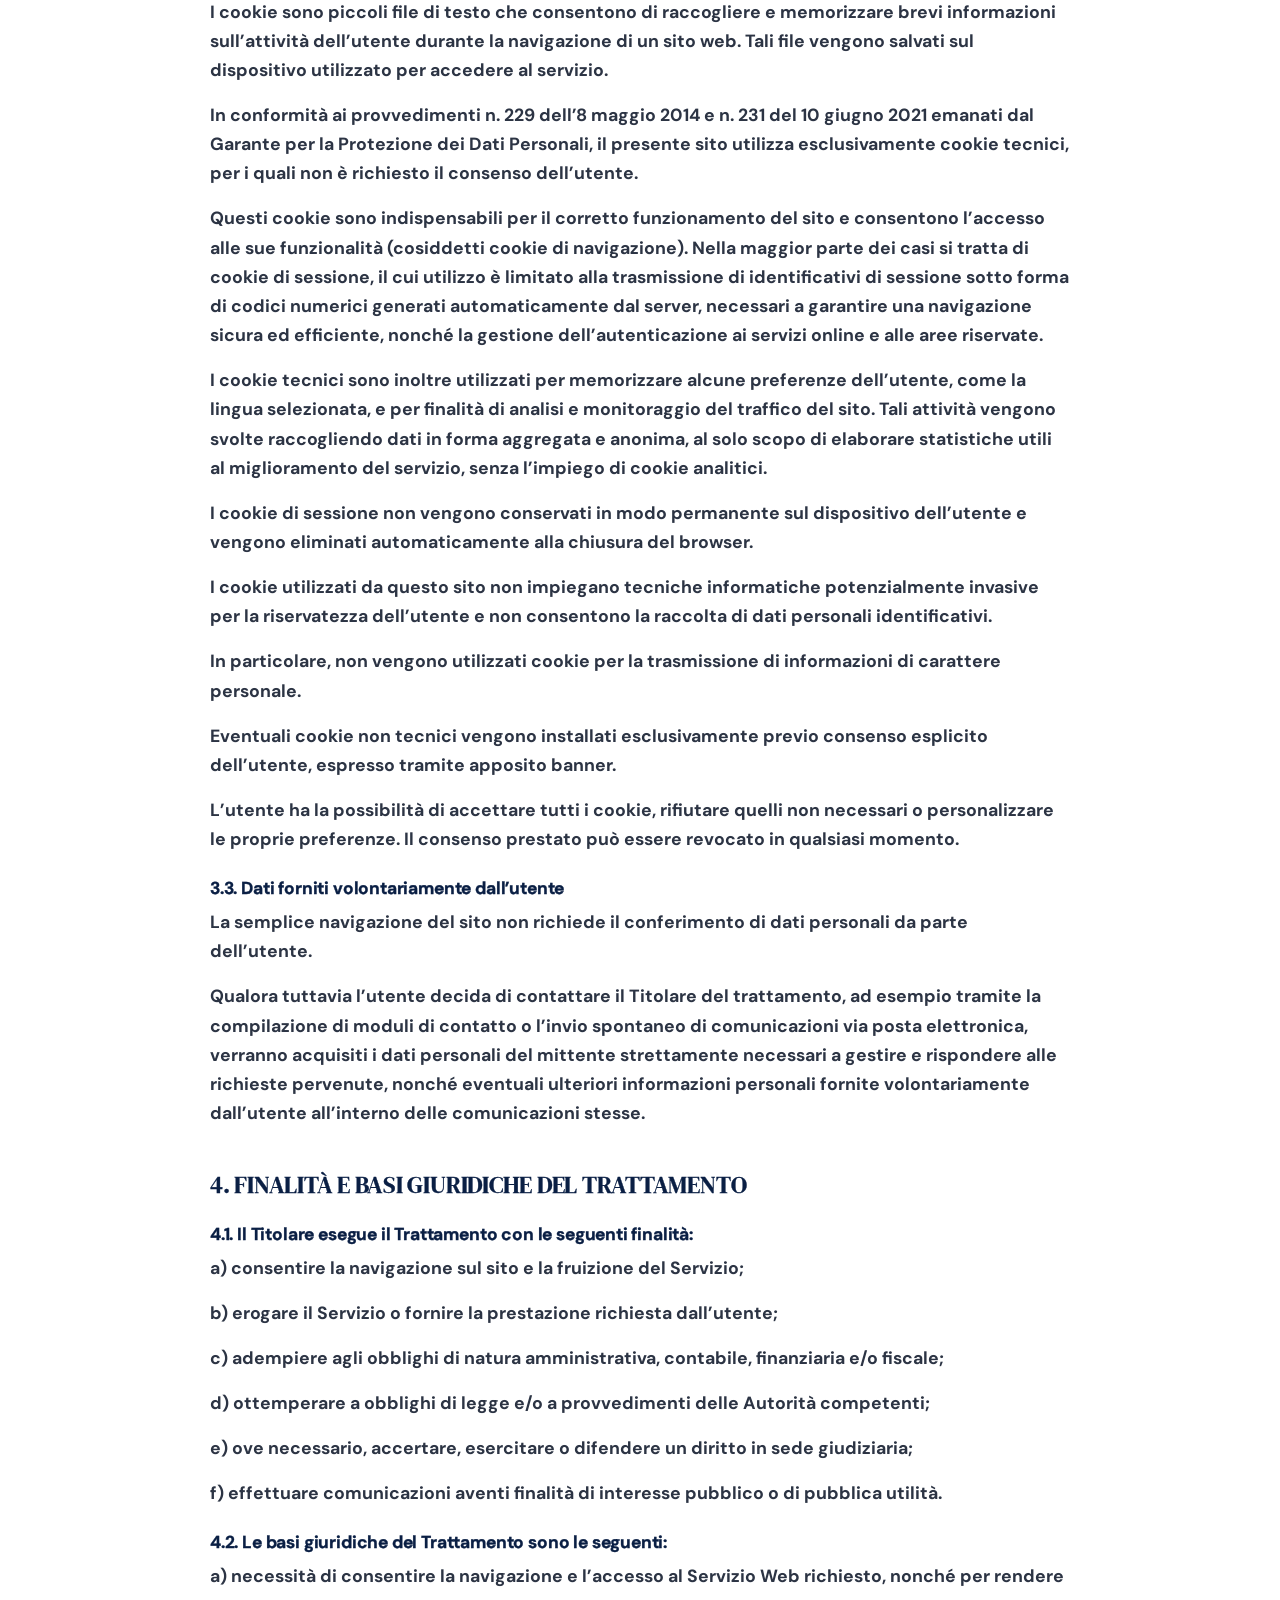
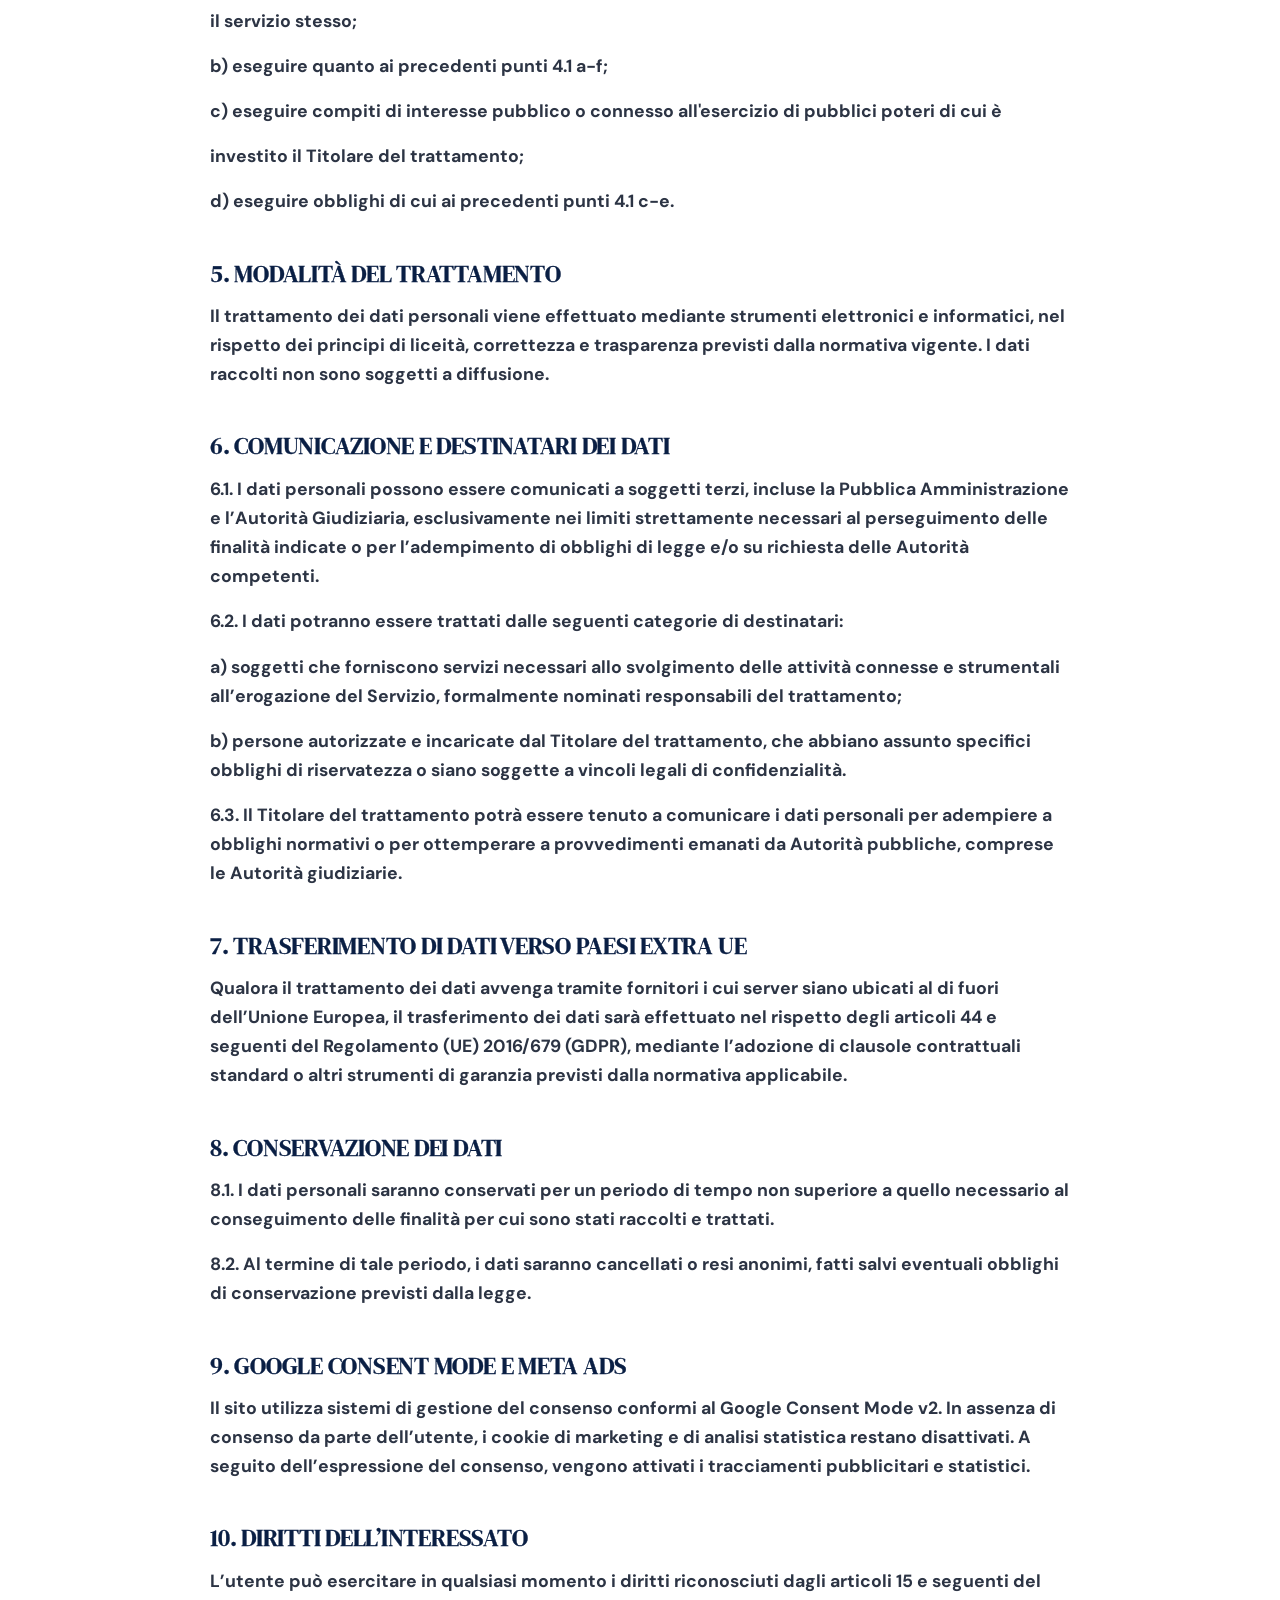
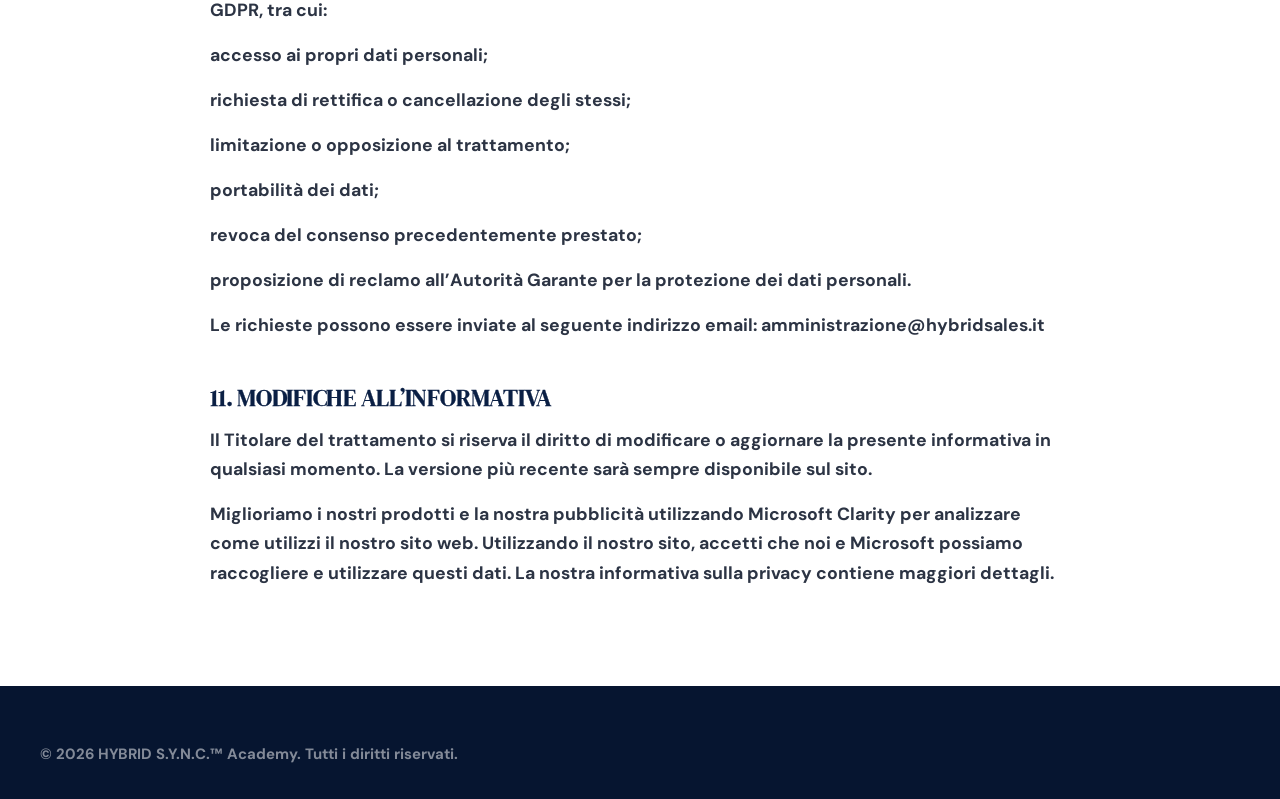
==== commit 4a68815a: "Leggibilita: testi piu grandi e piu pesanti, grigi piu scuri, titoli serif piu pieni Co-Authored-By:" ====
--- a/privacy-policy.html
+++ b/privacy-policy.html
@@ -2,7 +2,7 @@
 <html lang="it"><head><meta charset="utf-8"><meta name="viewport" content="width=device-width, initial-scale=1">
   <meta name="robots" content="noindex, nofollow"><title>Privacy Policy e Cookie Policy | HYBRID S.Y.N.C.™ Academy</title>
 <link href="https://fonts.googleapis.com/css2?family=DM+Sans:wght@400;500;600&family=DM+Serif+Display&display=swap" rel="stylesheet">
-<link rel="stylesheet" href="style.css?v=20260921a"></head>
+<link rel="stylesheet" href="style.css?v=20260921b"></head>
 <body>
 <header class="site-header"><div class="wrap"><a class="brand" href="index.html"><img src="assets/logo-hybrid.avif" alt="" width="42" height="42"><div><span>HYBRID</span><small>S.Y.N.C.™ Academy</small></div></a><nav class="nav" style="display:flex"><a class="btn btn--navy" href="index.html">Torna al sito</a></nav></div></header>
 <main class="section"><div class="wrap legal">
--- a/style.css
+++ b/style.css
@@ -6,7 +6,7 @@
   --navy-2: #102a5c;
   --navy-3: #061530;
   --ink: #111827;
-  --muted: #566074;
+  --muted: #3b4557;
   --line: #e2e6ee;
   --bg: #ffffff;
   --bg-alt: #f4f6fa;
@@ -22,12 +22,13 @@
 *::before,
 *::after { box-sizing: border-box; }
 
-html { scroll-behavior: smooth; scroll-padding-top: 88px; }
+html { scroll-behavior: smooth; scroll-padding-top: 88px; font-size: 106.25%; }
 
 body {
   margin: 0;
   font-family: var(--sans);
-  font-size: 17px;
+  font-size: 1.06rem;
+  font-weight: 700;
   line-height: 1.65;
   color: var(--ink);
   background: var(--bg);
@@ -45,10 +46,12 @@
 h2 { font-size: clamp(1.9rem, 3.4vw, 2.6rem); }
 h3 { font-size: 1.35rem; }
 p { margin: 0 0 1em; }
+/* Titoli serif un filo più pieni per la leggibilità (il font ha un solo peso) */
+h1, h2, h3 { -webkit-text-stroke: 0.35px currentColor; }
 
 .eyebrow {
   display: inline-flex; align-items: center; gap: 12px;
-  font-size: 0.78rem; font-weight: 600; letter-spacing: 0.16em; text-transform: uppercase;
+  font-size: 0.83rem; font-weight: 700; letter-spacing: 0.16em; text-transform: uppercase;
   color: var(--gold); margin-bottom: 20px;
 }
 .eyebrow::before { content: ""; width: 32px; height: 2px; background: currentColor; }
@@ -64,7 +67,7 @@
 /* ---------- Bottoni ---------- */
 .btn {
   display: inline-flex; align-items: center; justify-content: center; gap: 10px;
-  font: 600 0.95rem/1 var(--sans); letter-spacing: 0.02em; text-decoration: none;
+  font: 700 0.95rem/1 var(--sans); letter-spacing: 0.02em; text-decoration: none;
   padding: 16px 28px; border-radius: var(--radius); border: 1px solid transparent; cursor: pointer;
   transition: background 0.2s, color 0.2s, border-color 0.2s;
 }
@@ -85,7 +88,7 @@
 .brand { display: flex; align-items: center; gap: 12px; text-decoration: none; }
 .brand img { height: 42px; width: auto; }
 .brand span { font-family: var(--serif); font-size: 1.25rem; color: var(--navy); }
-.brand small { display: block; font: 600 0.62rem/1 var(--sans); letter-spacing: 0.18em; text-transform: uppercase; color: var(--muted); margin-top: 3px; }
+.brand small { display: block; font: 700 0.62rem/1 var(--sans); letter-spacing: 0.18em; text-transform: uppercase; color: var(--muted); margin-top: 3px; }
 
 /* ---------- Hero ---------- */
 .hero {
@@ -135,7 +138,7 @@
 .vsl-play:hover .vsl-icon { transform: scale(1.06); box-shadow: 0 0 0 14px rgba(201, 162, 39, 0.28); }
 .vsl-label { font-family: var(--serif); font-size: clamp(1.25rem, 2.6vw, 1.9rem); margin-top: 12px; }
 .vsl-sub { font-size: clamp(0.8rem, 1.4vw, 0.95rem); color: rgba(255, 255, 255, 0.7); padding-inline: 16px; }
-.vsl-tag { position: absolute; top: 12px; left: 12px; font: 600 0.68rem/1 var(--sans); letter-spacing: 0.14em; text-transform: uppercase; color: var(--gold-soft); border: 1px dashed rgba(233, 215, 143, 0.6); padding: 6px 10px; }
+.vsl-tag { position: absolute; top: 12px; left: 12px; font: 700 0.68rem/1 var(--sans); letter-spacing: 0.14em; text-transform: uppercase; color: var(--gold-soft); border: 1px dashed rgba(233, 215, 143, 0.6); padding: 6px 10px; }
 .vsl.is-live .vsl-tag { display: none; }
 
 .hero--vsl .hero-cta { justify-content: center; margin-top: 36px; }
@@ -149,7 +152,7 @@
 /* ---------- Fascia istituzionale ---------- */
 .institutional { background: #fff; border-bottom: 1px solid var(--line); padding: 32px 0; }
 .institutional .wrap { display: grid; grid-template-columns: 260px 1fr; gap: 40px; align-items: center; }
-.institutional-label { font-size: 0.78rem; font-weight: 600; letter-spacing: 0.14em; text-transform: uppercase; color: var(--muted); line-height: 1.5; }
+.institutional-label { font-size: 0.83rem; font-weight: 700; letter-spacing: 0.14em; text-transform: uppercase; color: var(--muted); line-height: 1.5; }
 .logo-row { display: flex; flex-wrap: wrap; align-items: center; gap: 22px 36px; }
 .logo-row img { height: 56px; width: auto; object-fit: contain; }
 .logo-row .logo-emblem { height: 60px; }
@@ -165,17 +168,17 @@
 .stat:first-child { padding-left: 0; }
 .stat:last-child { border-right: 0; }
 .stat-value { font-family: var(--serif); font-size: clamp(2.6rem, 4.6vw, 3.6rem); line-height: 1; color: var(--navy); }
-.stat-label { font-weight: 600; margin: 14px 0 8px; }
-.stat p { font-size: 0.93rem; color: var(--muted); }
-.footnote { margin-top: 36px; font-size: 0.82rem; color: var(--muted); border-top: 1px solid var(--line); padding-top: 18px; }
+.stat-label { font-weight: 700; margin: 14px 0 8px; }
+.stat p { font-size: 0.99rem; color: var(--muted); }
+.footnote { margin-top: 36px; font-size: 0.88rem; color: var(--muted); border-top: 1px solid var(--line); padding-top: 18px; }
 
 /* ---------- Metodo ---------- */
 .pillars { display: grid; grid-template-columns: repeat(4, 1fr); gap: 1px; background: var(--line); border: 1px solid var(--line); }
 .pillar { background: #fff; padding: 36px 30px 40px; }
 .pillar-letter { font-family: var(--serif); font-size: 3.4rem; line-height: 1; color: var(--gold); margin-bottom: 20px; }
-.pillar-tag { font-size: 0.72rem; font-weight: 600; letter-spacing: 0.16em; text-transform: uppercase; color: var(--muted); margin-bottom: 8px; }
+.pillar-tag { font-size: 0.77rem; font-weight: 700; letter-spacing: 0.16em; text-transform: uppercase; color: var(--muted); margin-bottom: 8px; }
 .pillar h3 { margin-bottom: 14px; color: var(--navy); }
-.pillar p { font-size: 0.97rem; color: var(--muted); margin: 0; }
+.pillar p { font-size: 1.03rem; color: var(--muted); margin: 0; }
 
 /* ---------- Percorso ---------- */
 
@@ -208,20 +211,20 @@
 .contact-copy p { color: rgba(255, 255, 255, 0.74); font-size: 1.08rem; }
 .form-card { background: #fff; color: var(--ink); padding: 44px; border-top: 3px solid var(--gold); }
 .form-card h3 { color: var(--navy); margin-bottom: 6px; }
-.form-card > p { color: var(--muted); font-size: 0.95rem; margin-bottom: 26px; }
+.form-card > p { color: var(--muted); font-size: 1.01rem; margin-bottom: 26px; }
 .field { margin-bottom: 18px; }
-.field label { display: block; font-size: 0.82rem; font-weight: 600; letter-spacing: 0.04em; margin-bottom: 6px; color: var(--navy); }
+.field label { display: block; font-size: 0.88rem; font-weight: 700; letter-spacing: 0.04em; margin-bottom: 6px; color: var(--navy); }
 .field input[type="text"], .field input[type="email"], .field input[type="tel"] {
   width: 100%; font: inherit; padding: 14px 16px; border: 1px solid #c9d0dc; border-radius: var(--radius); background: #fff; color: var(--ink);
 }
 .field input:focus { outline: 2px solid var(--gold); outline-offset: 1px; border-color: var(--gold); }
-.consent { display: flex; gap: 12px; align-items: flex-start; font-size: 0.85rem; color: var(--muted); margin: 22px 0 26px; }
+.consent { display: flex; gap: 12px; align-items: flex-start; font-size: 0.91rem; color: var(--muted); margin: 22px 0 26px; }
 .consent input { margin-top: 4px; accent-color: var(--navy); }
 .form-card .btn { width: 100%; }
-.form-status { margin-top: 16px; font-size: 0.92rem; color: var(--navy); min-height: 1.4em; }
+.form-status { margin-top: 16px; font-size: 0.98rem; color: var(--navy); min-height: 1.4em; }
 
 /* ---------- Footer ---------- */
-.site-footer { background: var(--navy-3); color: rgba(255, 255, 255, 0.72); padding: 56px 0 32px; font-size: 0.9rem; }
+.site-footer { background: var(--navy-3); color: rgba(255, 255, 255, 0.72); padding: 56px 0 32px; font-size: 0.96rem; }
 .footer-top { display: flex; flex-wrap: wrap; gap: 32px 60px; justify-content: space-between; align-items: center; padding-bottom: 36px; border-bottom: 1px solid rgba(255, 255, 255, 0.12); }
 .footer-top .logo-row img { height: 44px; }
 .footer-mid { display: flex; flex-wrap: wrap; justify-content: space-between; gap: 24px; padding: 30px 0; }
@@ -229,18 +232,18 @@
 .footer-links { display: flex; gap: 28px; }
 .footer-links a { text-decoration: none; }
 .footer-links a:hover { color: #fff; text-decoration: underline; }
-.footer-bottom { font-size: 0.82rem; color: rgba(255, 255, 255, 0.5); }
+.footer-bottom { font-size: 0.88rem; color: rgba(255, 255, 255, 0.5); }
 
 /* ---------- Pagine legali ---------- */
 .legal { max-width: 860px; }
 .legal h1 { margin-bottom: 40px; color: var(--navy); font-size: clamp(2rem, 4vw, 2.8rem); }
 .legal h2 { font-size: 1.4rem; color: var(--navy); margin: 44px 0 14px; }
-.legal h3 { font-family: var(--sans); font-size: 1.02rem; font-weight: 600; color: var(--navy); margin: 26px 0 8px; }
-.legal p { color: #2c3444; font-size: 0.98rem; margin-bottom: 0.9em; }
+.legal h3 { font-family: var(--sans); font-size: 1.02rem; font-weight: 700; color: var(--navy); margin: 26px 0 8px; }
+.legal p { color: #2c3444; font-size: 1.04rem; margin-bottom: 0.9em; }
 
 
 /* ---------- Header semplificato ---------- */
-.header-cta { padding: 12px 20px; font-size: 0.88rem; }
+.header-cta { padding: 12px 20px; font-size: 0.94rem; }
 
 /* ---------- Testimonianze video ---------- */
 .tgrid { display: grid; grid-template-columns: repeat(5, minmax(0, 1fr)); gap: 20px; }
@@ -252,19 +255,19 @@
 .vsl-frame video { position: absolute; inset: 0; width: 100%; height: 100%; object-fit: cover; background: #000; }
 .vsl-frame.has-video .vsl-tag { display: none; }
 .tcard-quote { font-family: var(--serif); font-size: 1.05rem; line-height: 1.35; margin: 16px 0 10px; color: #fff; }
-.tcard-name { margin: 0; font-size: 0.82rem; color: rgba(255, 255, 255, 0.66); line-height: 1.4; }
-.tcard-name strong { display: block; color: var(--gold-soft); font-weight: 600; font-size: 0.9rem; }
+.tcard-name { margin: 0; font-size: 0.88rem; color: rgba(255, 255, 255, 0.66); line-height: 1.4; }
+.tcard-name strong { display: block; color: var(--gold-soft); font-weight: 700; font-size: 0.96rem; }
 
 /* ---------- Tabella di confronto ---------- */
 .cmp { border: 1px solid var(--line); background: #fff; }
 .cmp-head, .cmp-row { display: grid; grid-template-columns: 1fr 1fr; }
-.cmp-head div { display: flex; align-items: center; gap: 12px; padding: 16px 24px; font-size: 0.74rem; font-weight: 600; letter-spacing: 0.16em; text-transform: uppercase; color: var(--muted); background: #eef1f6; }
+.cmp-head div { display: flex; align-items: center; gap: 12px; padding: 16px 24px; font-size: 0.79rem; font-weight: 700; letter-spacing: 0.16em; text-transform: uppercase; color: var(--muted); background: #eef1f6; }
 .cmp-head div:last-child { background: var(--navy); color: var(--gold-soft); }
 .cmp-row { border-top: 1px solid var(--line); }
 .cmp-cell { border-right: 1px solid var(--line); }
 .cmp-cell:last-child { border-right: 0; }
 .cmp-cell--yes { background: #f8faff; }
-.cmp-btn { width: 100%; display: flex; align-items: center; gap: 14px; padding: 20px 24px; background: none; border: 0; text-align: left; cursor: pointer; font: 600 1rem/1.35 var(--sans); color: var(--ink); }
+.cmp-btn { width: 100%; display: flex; align-items: center; gap: 14px; padding: 20px 24px; background: none; border: 0; text-align: left; cursor: pointer; font: 700 1rem/1.35 var(--sans); color: var(--ink); }
 .cmp-cell--yes .cmp-btn { color: var(--navy); }
 .cmp-btn:hover { background: rgba(10, 31, 68, 0.03); }
 .cmp-btn:focus-visible { outline: 2px solid var(--gold); outline-offset: -2px; }
@@ -275,10 +278,10 @@
 .cmp-cell.is-open .cmp-plus { transform: rotate(45deg); background: rgba(201, 162, 39, 0.14); }
 .cmp-more { display: grid; grid-template-rows: 0fr; visibility: hidden; transition: grid-template-rows 0.28s ease, visibility 0s linear 0.28s; }
 .cmp-more > div { overflow: hidden; }
-.cmp-more p { margin: 0; padding: 0 64px 22px 24px; font-size: 0.95rem; color: var(--muted); }
+.cmp-more p { margin: 0; padding: 0 64px 22px 24px; font-size: 1.01rem; color: var(--muted); }
 .cmp-cell.is-open .cmp-more { grid-template-rows: 1fr; visibility: visible; transition: grid-template-rows 0.28s ease; }
-.cmp-bonus { margin: 22px 0 0; text-align: center; font-size: 0.95rem; color: var(--navy); }
-.cmp-bonus strong { color: var(--gold); letter-spacing: 0.08em; text-transform: uppercase; font-size: 0.78rem; margin-right: 6px; }
+.cmp-bonus { margin: 22px 0 0; text-align: center; font-size: 1.01rem; color: var(--navy); }
+.cmp-bonus strong { color: var(--gold); letter-spacing: 0.08em; text-transform: uppercase; font-size: 0.83rem; margin-right: 6px; }
 
 
 /* Segni di confronto: spunta verde / croce rossa */
@@ -296,7 +299,7 @@
 .cmp-cell--yes { background: #f3fbf6; }
 .cmp-cell--yes .cmp-btn:hover { background: rgba(22, 163, 74, 0.05); }
 .cmp-cell:not(.cmp-cell--yes) { background: #fffafa; }
-.cmp-cell:not(.cmp-cell--yes) .cmp-btn { color: #4b5563; font-weight: 500; }
+.cmp-cell:not(.cmp-cell--yes) .cmp-btn { color: #374151; font-weight: 600; }
 .cmp-cell:not(.cmp-cell--yes) .cmp-btn:hover { background: rgba(220, 38, 38, 0.04); }
 .cmp-more p { padding-left: 64px; }
 .sr { position: absolute; width: 1px; height: 1px; margin: -1px; padding: 0; overflow: hidden; clip: rect(0, 0, 0, 0); white-space: nowrap; border: 0; }
@@ -305,14 +308,14 @@
 .pillar { padding: 26px 24px 28px; }
 .pillar-letter { font-size: 2.6rem; margin-bottom: 12px; }
 .pillar h3 { font-size: 1.15rem; margin-bottom: 8px; }
-.pillar p { font-size: 0.92rem; }
-.steps { list-style: none; display: flex; flex-wrap: wrap; justify-content: center; gap: 12px 40px; margin: 32px 0 0; padding: 0; font-size: 0.95rem; color: var(--navy); font-weight: 500; }
+.pillar p { font-size: 0.98rem; }
+.steps { list-style: none; display: flex; flex-wrap: wrap; justify-content: center; gap: 12px 40px; margin: 32px 0 0; padding: 0; font-size: 1.01rem; color: var(--navy); font-weight: 700; }
 .steps li { display: flex; align-items: center; gap: 10px; }
 .steps span { font-family: var(--serif); font-size: 1.3rem; color: var(--gold); }
 
 /* ---------- Partner compatti ---------- */
 .partners-band { background: var(--navy); color: #fff; padding: 40px 0 44px; }
-.partners-title { margin: 0 0 20px; font-size: 0.75rem; font-weight: 600; letter-spacing: 0.16em; text-transform: uppercase; color: var(--gold); text-align: center; }
+.partners-title { margin: 0 0 20px; font-size: 0.8rem; font-weight: 700; letter-spacing: 0.16em; text-transform: uppercase; color: var(--gold); text-align: center; }
 .partners-band .partners { grid-template-columns: repeat(9, minmax(0, 1fr)); }
 .partners-band .partner { min-height: 84px; padding: 14px 10px; }
 .partners-band .partner img { max-height: 44px; }
@@ -323,7 +326,7 @@
 .stat { padding-top: 6px; padding-bottom: 0; }
 .stat-value { font-size: clamp(2.2rem, 4vw, 3rem); }
 .stat-label { margin: 10px 0 6px; }
-.stat p { font-size: 0.9rem; margin-bottom: 0; }
+.stat p { font-size: 0.96rem; margin-bottom: 0; }
 .footnote { margin-top: 26px; }
 .contact-copy p { margin-bottom: 0; }
 
@@ -335,19 +338,22 @@
 }
 @media (max-width: 800px) {
   /* Su tablet e telefono restano SEMPRE due colonne affiancate, in versione compatta */
-  .cmp-head div { padding: 12px 10px; gap: 8px; font-size: 0.62rem; letter-spacing: 0.08em; }
+  .cmp-head div { padding: 12px 10px; gap: 8px; font-size: 0.67rem; letter-spacing: 0.08em; }
   .cmp-head .cmp-mark { width: 18px; height: 18px; }
   .cmp-head .cmp-mark--yes::after { width: 4px; height: 8px; border-width: 0 2px 2px 0; }
   .cmp-head .cmp-mark--no::before, .cmp-head .cmp-mark--no::after { width: 9px; height: 2px; }
-  .cmp-btn { flex-wrap: wrap; align-content: flex-start; gap: 8px 6px; padding: 14px 10px 14px; font-size: 0.84rem; line-height: 1.3; }
+  .cmp-btn { flex-wrap: wrap; align-content: flex-start; gap: 8px 6px; padding: 14px 10px 14px; font-size: 0.9rem; line-height: 1.3; }
   .cmp-btn .cmp-mark { order: 1; width: 22px; height: 22px; }
   .cmp-btn .cmp-plus { order: 2; margin-left: auto; width: 24px; height: 24px; }
   .cmp-btn > span { order: 3; flex: 0 0 100%; }
-  .cmp-more p { padding: 0 10px 16px; font-size: 0.82rem; line-height: 1.5; }
+  .cmp-more p { padding: 0 10px 16px; font-size: 0.88rem; line-height: 1.5; }
   .steps { flex-direction: column; align-items: flex-start; gap: 10px; }
 }
 @media (max-width: 560px) {
-  .header-cta { padding: 10px 14px; font-size: 0.78rem; }
+  .header-cta { padding: 10px 12px; font-size: 0.78rem; white-space: nowrap; }
+  .brand { gap: 8px; min-width: 0; }
+  .brand span { font-size: 1.05rem; }
+  .brand img { height: 38px; }
   .partners-band .partners { grid-template-columns: repeat(3, minmax(0, 1fr)); }
   .partners-band .partner { min-height: 68px; padding: 10px 8px; }
   .partners-band .partner img { max-height: 34px; }
@@ -407,7 +413,7 @@
 
 .viz-bars { width: 150px; display: grid; gap: 9px; }
 .vb-row { display: grid; grid-template-columns: 22px 1fr; align-items: center; gap: 8px; }
-.vb-l { font-size: 0.74rem; font-weight: 600; letter-spacing: 0.04em; color: var(--muted); }
+.vb-l { font-size: 0.79rem; font-weight: 700; letter-spacing: 0.04em; color: var(--muted); }
 .vb-bar { display: block; height: 10px; }
 .vb-fill { display: block; height: 100%; border-radius: 0 4px 4px 0; transform-origin: left center; transition: transform 0.9s cubic-bezier(.2,.7,.2,1) .15s; }
 .vb-fill--base { width: 20%; background: #b4bfd3; }
